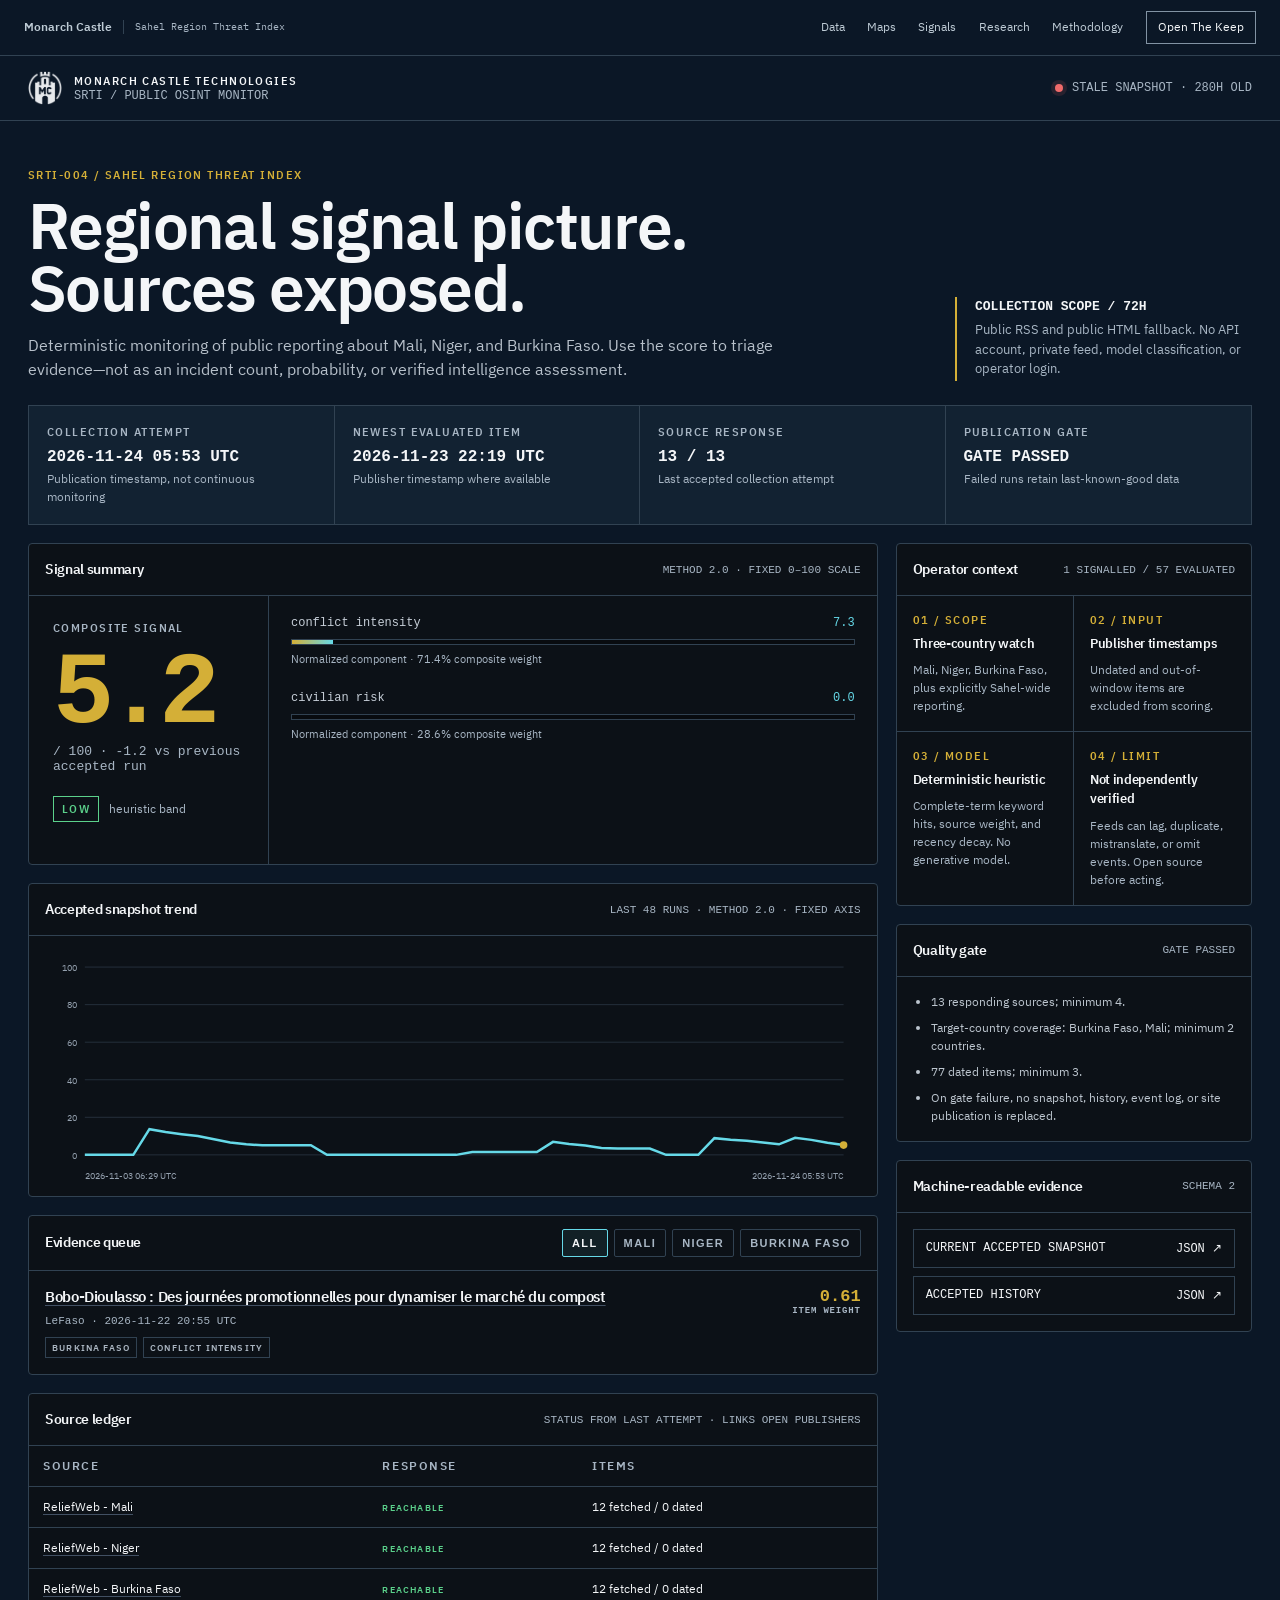
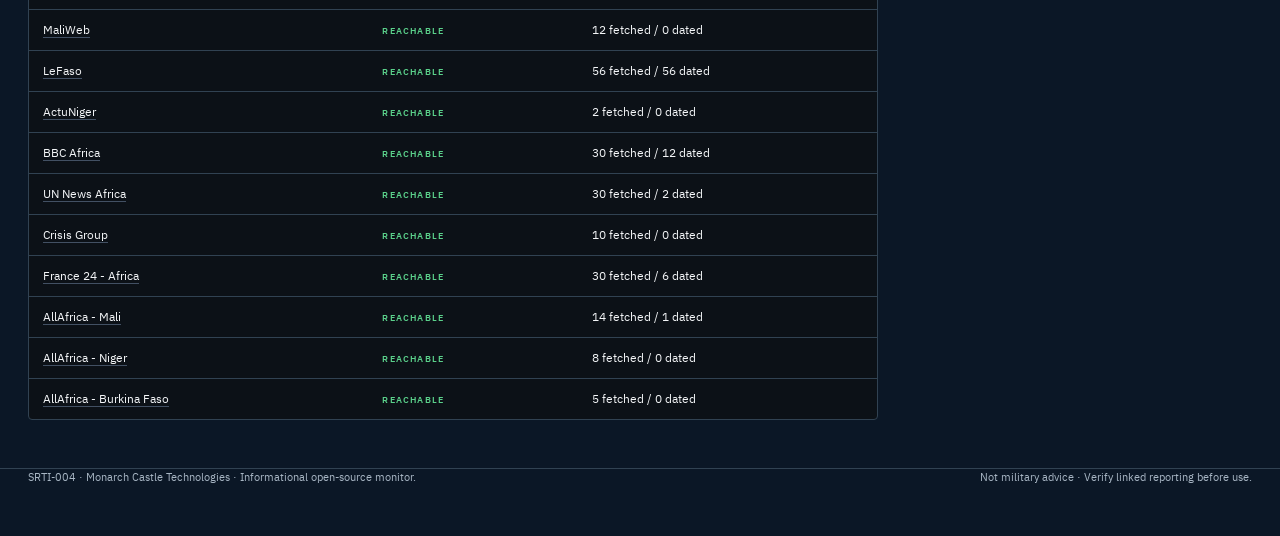
==== index.html @ 441ab38d "Update accepted SRTI snapshot" ====
<!doctype html>
<html lang="en">
<head>
    <meta charset="utf-8">
    <meta name="viewport" content="width=device-width, initial-scale=1">
    <meta name="description" content="SRTI is a transparent, deterministic monitor of public Sahel security reporting for Mali, Niger, and Burkina Faso.">
    <meta name="theme-color" content="#07090c">
    <meta http-equiv="Content-Security-Policy" content="default-src 'self'; img-src 'self' data:; style-src 'self'; script-src 'self'; connect-src 'none'; object-src 'none'; base-uri 'none'; form-action 'none'; upgrade-insecure-requests">
    <title>SRTI | Sahel Region Threat Index</title>
    <link rel="icon" type="image/png" href="assets/mc-mark.png">
    <link rel="stylesheet" href="assets/srti.css?v=2.0">
    <link rel="stylesheet" href="assets/monarch/design.css">
    <script src="assets/srti.js?v=2.0" defer></script>
</head>
<body class="risk-low monarch-product" data-monarch-product="srti">
    <header class="monarch-shell"><a class="monarch-shell-brand" href="https://monarchcastle.com/">Monarch Castle<span class="monarch-shell-product">Sahel Region Threat Index</span></a><nav aria-label="Monarch Castle collection"><a href="https://monarchcastle.com/datasets/">Data</a><a href="https://monarchcastle.com/products/">Maps</a><a href="https://monarchcastle.com/insights/">Signals</a><a href="https://monarchcastle.com/developers/">Research</a><a href="https://monarchcastle.com/methodology/">Methodology</a><a class="monarch-shell-keep" href="https://monarchcastle.com/platform/">Open The Keep</a></nav><details><summary>Collection</summary><nav aria-label="Monarch Castle collection"><a href="https://monarchcastle.com/datasets/">Data</a><a href="https://monarchcastle.com/products/">Maps</a><a href="https://monarchcastle.com/insights/">Signals</a><a href="https://monarchcastle.com/developers/">Research</a><a href="https://monarchcastle.com/methodology/">Methodology</a><a class="monarch-shell-keep" href="https://monarchcastle.com/platform/">Open The Keep</a></nav></details></header>
    <header class="topbar">
        <div class="topbar-inner">
            <div class="brand">
                <img src="assets/mc-mark.png" alt="Monarch Castle Technologies mark" width="34" height="34">
                <div>
                    <div class="brand-name">Monarch Castle Technologies</div>
                    <div class="brand-product">SRTI / PUBLIC OSINT MONITOR</div>
                </div>
            </div>
            <div class="snapshot-state" data-collected-at="2026-11-24T05:53:22.728087+00:00" data-state="recent">
                <span class="snapshot-dot" aria-hidden="true"></span>
                <span data-snapshot-label>SNAPSHOT · 2026-11-24 05:53 UTC</span>
            </div>
        </div>
    </header>

    <main class="shell">
        <section class="command-head">
            <div>
                <div class="eyebrow">SRTI-004 / SAHEL REGION THREAT INDEX</div>
                <h1>Regional signal picture. Sources exposed.</h1>
                <p class="lede">Deterministic monitoring of public reporting about Mali, Niger, and Burkina Faso. Use the score to triage evidence—not as an incident count, probability, or verified intelligence assessment.</p>
            </div>
            <div class="scope-panel">
                <strong>COLLECTION SCOPE / 72H</strong>
                <p>Public RSS and public HTML fallback. No API account, private feed, model classification, or operator login.</p>
            </div>
        </section>

        <section class="status-strip" aria-label="Snapshot status">
            <div class="status-cell">
                <div class="metric-label">Collection attempt</div>
                <div class="status-value">2026-11-24 05:53 UTC</div>
                <div class="status-sub">Publication timestamp, not continuous monitoring</div>
            </div>
            <div class="status-cell">
                <div class="metric-label">Newest evaluated item</div>
                <div class="status-value">2026-11-23 22:19 UTC</div>
                <div class="status-sub">Publisher timestamp where available</div>
            </div>
            <div class="status-cell">
                <div class="metric-label">Source response</div>
                <div class="status-value">13 / 13</div>
                <div class="status-sub">Last accepted collection attempt</div>
            </div>
            <div class="status-cell">
                <div class="metric-label">Publication gate</div>
                <div class="status-value">GATE PASSED</div>
                <div class="status-sub">Failed runs retain last-known-good data</div>
            </div>
        </section>

        <div class="workspace">
            <div class="stack">
                <section class="panel" aria-labelledby="signal-heading">
                    <div class="panel-head">
                        <h2 class="panel-title" id="signal-heading">Signal summary</h2>
                        <div class="panel-note">METHOD 2.0 · FIXED 0–100 SCALE</div>
                    </div>
                    <div class="score-layout">
                        <div class="score-block">
                            <div class="metric-label">Composite signal</div>
                            <div class="score-number">5.2</div>
                            <div class="score-scale">/ 100 · -1.2 vs previous accepted run</div>
                            <div class="risk-row">
                                <span class="status-chip">LOW</span>
                                <span class="risk-help">heuristic band</span>
                            </div>
                        </div>
                        <div class="component-list">
        <div class="component">
            <div class="component-top">
                <span class="component-name">conflict intensity</span>
                <span class="component-value">7.3</span>
            </div>
            <progress class="component-progress" max="100" value="7.3">7.3</progress>
            <div class="component-meta">Normalized component · 71.4% composite weight</div>
        </div>
        
        <div class="component">
            <div class="component-top">
                <span class="component-name">civilian risk</span>
                <span class="component-value">0.0</span>
            </div>
            <progress class="component-progress" max="100" value="0.0">0.0</progress>
            <div class="component-meta">Normalized component · 28.6% composite weight</div>
        </div>
        </div>
                    </div>
                </section>

                <section class="panel" aria-labelledby="trend-heading">
                    <div class="panel-head">
                        <h2 class="panel-title" id="trend-heading">Accepted snapshot trend</h2>
                        <div class="panel-note">LAST 48 RUNS · METHOD 2.0 · FIXED AXIS</div>
                    </div>
                    <div class="trend-wrap">
    <svg viewBox="0 0 860 250" role="img" aria-labelledby="trend-title trend-desc">
        <title id="trend-title">Accepted SRTI snapshot history</title>
        <desc id="trend-desc">Fixed zero to one hundred scale, from 2026-11-03 06:29 UTC to 2026-11-24 05:53 UTC.</desc>
        <line x1="42" y1="216.0" x2="842" y2="216.0" stroke="#26303d" stroke-width="1" /><text x="34" y="220.0" text-anchor="end" fill="#95a1af" font-size="10">0</text><line x1="42" y1="176.4" x2="842" y2="176.4" stroke="#26303d" stroke-width="1" /><text x="34" y="180.4" text-anchor="end" fill="#95a1af" font-size="10">20</text><line x1="42" y1="136.8" x2="842" y2="136.8" stroke="#26303d" stroke-width="1" /><text x="34" y="140.8" text-anchor="end" fill="#95a1af" font-size="10">40</text><line x1="42" y1="97.2" x2="842" y2="97.2" stroke="#26303d" stroke-width="1" /><text x="34" y="101.2" text-anchor="end" fill="#95a1af" font-size="10">60</text><line x1="42" y1="57.6" x2="842" y2="57.6" stroke="#26303d" stroke-width="1" /><text x="34" y="61.6" text-anchor="end" fill="#95a1af" font-size="10">80</text><line x1="42" y1="18.0" x2="842" y2="18.0" stroke="#26303d" stroke-width="1" /><text x="34" y="22.0" text-anchor="end" fill="#95a1af" font-size="10">100</text>
        <polyline points="42.0,216.0 59.0,216.0 76.0,216.0 93.1,216.0 110.1,188.9 127.1,192.0 144.1,194.2 161.1,196.2 178.2,199.6 195.2,202.9 212.2,204.9 229.2,205.9 246.3,205.9 263.3,205.9 280.3,205.9 297.3,216.0 314.3,216.0 331.4,216.0 348.4,216.0 365.4,216.0 382.4,216.0 399.4,216.0 416.5,216.0 433.5,216.0 450.5,213.0 467.5,213.0 484.6,213.0 501.6,213.0 518.6,213.0 535.6,202.3 552.6,204.5 569.7,206.1 586.7,208.7 603.7,209.3 620.7,209.3 637.7,209.3 654.8,216.0 671.8,216.0 688.8,216.0 705.8,198.4 722.9,200.0 739.9,201.0 756.9,202.9 773.9,204.9 790.9,198.0 808.0,200.2 825.0,203.3 842.0,205.7" fill="none" stroke="#66d9e8" stroke-width="2.5" vector-effect="non-scaling-stroke" />
        <circle cx="842.0" cy="205.7" r="4" fill="#d4af37" />
        <text x="42" y="241" fill="#95a1af" font-size="10">2026-11-03 06:29 UTC</text>
        <text x="842" y="241" text-anchor="end" fill="#95a1af" font-size="10">2026-11-24 05:53 UTC</text>
    </svg>
    </div>
                </section>

                <section class="panel" aria-labelledby="queue-heading">
                    <div class="panel-head">
                        <h2 class="panel-title" id="queue-heading">Evidence queue</h2>
                        <div class="filters" aria-label="Filter evidence by region">
                            <button class="filter" type="button" data-filter="all" aria-pressed="true">All</button>
                            <button class="filter" type="button" data-filter="mali" aria-pressed="false">Mali</button>
                            <button class="filter" type="button" data-filter="niger" aria-pressed="false">Niger</button>
                            <button class="filter" type="button" data-filter="burkina_faso" aria-pressed="false">Burkina Faso</button>
                        </div>
                    </div>
                    <div class="event-list">
        <article class="event" data-regions="burkina_faso">
            <div>
                <h3 class="event-title"><a href="https://lefaso.net/spip.php?article150944" target="_blank" rel="noopener noreferrer">Bobo-Dioulasso : Des journées promotionnelles pour dynamiser le marché du compost</a></h3>
                <div class="event-meta">LeFaso · 2026-11-22 20:55 UTC</div>
                <div class="tags"><span class="tag">Burkina Faso</span><span class="tag">conflict intensity</span></div>
            </div>
            <div class="event-score">0.61<span>ITEM WEIGHT</span></div>
        </article>
        </div>
                    <div class="empty-state" data-filter-empty hidden>No evidence items match this region in the current snapshot.</div>
                </section>

                <section class="panel" aria-labelledby="sources-heading">
                    <div class="panel-head">
                        <h2 class="panel-title" id="sources-heading">Source ledger</h2>
                        <div class="panel-note">STATUS FROM LAST ATTEMPT · LINKS OPEN PUBLISHERS</div>
                    </div>
                    <table class="source-table">
                        <thead><tr><th class="table-label">Source</th><th class="table-label">Response</th><th class="table-label">Items</th></tr></thead>
                        <tbody>
        <tr>
            <td><a href="https://reliefweb.int/rss?search=country%3AMali" target="_blank" rel="noopener noreferrer">ReliefWeb - Mali</a></td>
            <td><span class="source-state ok">reachable</span></td>
            <td>12 fetched / 0 dated</td>
        </tr>
        
        <tr>
            <td><a href="https://reliefweb.int/rss?search=country%3ANiger" target="_blank" rel="noopener noreferrer">ReliefWeb - Niger</a></td>
            <td><span class="source-state ok">reachable</span></td>
            <td>12 fetched / 0 dated</td>
        </tr>
        
        <tr>
            <td><a href="https://reliefweb.int/rss?search=country%3ABurkina%20Faso" target="_blank" rel="noopener noreferrer">ReliefWeb - Burkina Faso</a></td>
            <td><span class="source-state ok">reachable</span></td>
            <td>12 fetched / 0 dated</td>
        </tr>
        
        <tr>
            <td><a href="https://www.maliweb.net/feed" target="_blank" rel="noopener noreferrer">MaliWeb</a></td>
            <td><span class="source-state ok">reachable</span></td>
            <td>12 fetched / 0 dated</td>
        </tr>
        
        <tr>
            <td><a href="https://lefaso.net/spip.php?page=backend" target="_blank" rel="noopener noreferrer">LeFaso</a></td>
            <td><span class="source-state ok">reachable</span></td>
            <td>56 fetched / 56 dated</td>
        </tr>
        
        <tr>
            <td><a href="https://www.actuniger.com/feed/" target="_blank" rel="noopener noreferrer">ActuNiger</a></td>
            <td><span class="source-state ok">reachable</span></td>
            <td>2 fetched / 0 dated</td>
        </tr>
        
        <tr>
            <td><a href="https://feeds.bbci.co.uk/news/world/africa/rss.xml" target="_blank" rel="noopener noreferrer">BBC Africa</a></td>
            <td><span class="source-state ok">reachable</span></td>
            <td>30 fetched / 12 dated</td>
        </tr>
        
        <tr>
            <td><a href="https://news.un.org/feed/subscribe/en/news/region/africa/feed/rss.xml" target="_blank" rel="noopener noreferrer">UN News Africa</a></td>
            <td><span class="source-state ok">reachable</span></td>
            <td>30 fetched / 2 dated</td>
        </tr>
        
        <tr>
            <td><a href="https://www.crisisgroup.org/rss.xml" target="_blank" rel="noopener noreferrer">Crisis Group</a></td>
            <td><span class="source-state ok">reachable</span></td>
            <td>10 fetched / 0 dated</td>
        </tr>
        
        <tr>
            <td><a href="https://www.france24.com/en/africa/rss" target="_blank" rel="noopener noreferrer">France 24 - Africa</a></td>
            <td><span class="source-state ok">reachable</span></td>
            <td>30 fetched / 6 dated</td>
        </tr>
        
        <tr>
            <td><a href="https://allafrica.com/tools/headlines/rdf/mali/headlines.rdf" target="_blank" rel="noopener noreferrer">AllAfrica - Mali</a></td>
            <td><span class="source-state ok">reachable</span></td>
            <td>14 fetched / 1 dated</td>
        </tr>
        
        <tr>
            <td><a href="https://allafrica.com/tools/headlines/rdf/niger/headlines.rdf" target="_blank" rel="noopener noreferrer">AllAfrica - Niger</a></td>
            <td><span class="source-state ok">reachable</span></td>
            <td>8 fetched / 0 dated</td>
        </tr>
        
        <tr>
            <td><a href="https://allafrica.com/tools/headlines/rdf/burkinafaso/headlines.rdf" target="_blank" rel="noopener noreferrer">AllAfrica - Burkina Faso</a></td>
            <td><span class="source-state ok">reachable</span></td>
            <td>5 fetched / 0 dated</td>
        </tr>
        </tbody>
                    </table>
                </section>
            </div>

            <aside class="stack" aria-label="Method and provenance">
                <section class="panel">
                    <div class="panel-head">
                        <h2 class="panel-title">Operator context</h2>
                        <div class="panel-note">1 SIGNALLED / 57 EVALUATED</div>
                    </div>
                    <div class="method-grid">
                        <div class="method-card">
                            <div class="section-kicker">01 / SCOPE</div>
                            <h3>Three-country watch</h3>
                            <p>Mali, Niger, Burkina Faso, plus explicitly Sahel-wide reporting.</p>
                        </div>
                        <div class="method-card">
                            <div class="section-kicker">02 / INPUT</div>
                            <h3>Publisher timestamps</h3>
                            <p>Undated and out-of-window items are excluded from scoring.</p>
                        </div>
                        <div class="method-card">
                            <div class="section-kicker">03 / MODEL</div>
                            <h3>Deterministic heuristic</h3>
                            <p>Complete-term keyword hits, source weight, and recency decay. No generative model.</p>
                        </div>
                        <div class="method-card">
                            <div class="section-kicker">04 / LIMIT</div>
                            <h3>Not independently verified</h3>
                            <p>Feeds can lag, duplicate, mistranslate, or omit events. Open source before acting.</p>
                        </div>
                    </div>
                </section>

                <section class="panel">
                    <div class="panel-head">
                        <h2 class="panel-title">Quality gate</h2>
                        <div class="panel-note">GATE PASSED</div>
                    </div>
                    <ul class="gate-list">
                        <li>13 responding sources; minimum 4.</li>
                        <li>Target-country coverage: Burkina Faso, Mali; minimum 2 countries.</li>
                        <li>77 dated items; minimum 3.</li>
                        <li>On gate failure, no snapshot, history, event log, or site publication is replaced.</li>
                    </ul>
                </section>

                <section class="panel">
                    <div class="panel-head">
                        <h2 class="panel-title">Machine-readable evidence</h2>
                        <div class="panel-note">SCHEMA 2</div>
                    </div>
                    <div class="download-row">
                        <a class="download-link" href="data/srti_latest.json">CURRENT ACCEPTED SNAPSHOT <span>JSON ↗</span></a>
                        <a class="download-link" href="data/srti_history.json">ACCEPTED HISTORY <span>JSON ↗</span></a>
                    </div>
                </section>
            </aside>
        </div>
    </main>

    <footer class="shell">
        <span>SRTI-004 · Monarch Castle Technologies · Informational open-source monitor.</span>
        <span>Not military advice · Verify linked reporting before use.</span>
    </footer>
</body>
</html>
---- assets/srti.css ----
:root {
    color-scheme: dark;
    --bg: #07090c;
    --panel: #0d1117;
    --panel-raised: #121821;
    --line: #26303d;
    --line-bright: #425063;
    --text: #edf1f5;
    --muted: #95a1af;
    --gold: #d4af37;
    --cyan: #66d9e8;
    --green: #5bd18b;
    --amber: #f0b44d;
    --red: #f06a6a;
    --radius: 4px;
}

* {
    box-sizing: border-box;
}

html {
    scroll-behavior: smooth;
}

body {
    margin: 0;
    min-width: 320px;
    background:
        linear-gradient(rgba(102, 217, 232, 0.025) 1px, transparent 1px),
        linear-gradient(90deg, rgba(102, 217, 232, 0.025) 1px, transparent 1px),
        var(--bg);
    background-size: 48px 48px;
    color: var(--text);
    font-family: Inter, ui-sans-serif, system-ui, -apple-system, BlinkMacSystemFont, "Segoe UI", sans-serif;
    line-height: 1.5;
}

a {
    color: inherit;
}

a:focus-visible,
button:focus-visible {
    outline: 2px solid var(--cyan);
    outline-offset: 3px;
}

.shell {
    width: min(1440px, 100%);
    margin: 0 auto;
    padding: 0 28px 48px;
}

.topbar {
    position: sticky;
    z-index: 20;
    top: 0;
    border-bottom: 1px solid var(--line);
    background: rgba(7, 9, 12, 0.94);
    backdrop-filter: blur(12px);
}

.topbar-inner {
    width: min(1440px, 100%);
    min-height: 64px;
    margin: 0 auto;
    padding: 10px 28px;
    display: flex;
    align-items: center;
    justify-content: space-between;
    gap: 24px;
}

.brand {
    display: flex;
    align-items: center;
    gap: 12px;
    min-width: 0;
}

.brand img {
    width: 34px;
    height: 34px;
    object-fit: contain;
}

.brand-name,
.eyebrow,
.metric-label,
.section-kicker,
.status-chip,
.filter,
.tag,
.source-state,
.table-label {
    font-size: 11px;
    font-weight: 700;
    letter-spacing: 0.13em;
    text-transform: uppercase;
}

.brand-name {
    white-space: nowrap;
}

.brand-product {
    color: var(--muted);
    font: 12px ui-monospace, SFMono-Regular, Consolas, monospace;
}

.snapshot-state {
    display: flex;
    align-items: center;
    gap: 9px;
    color: var(--muted);
    font: 12px ui-monospace, SFMono-Regular, Consolas, monospace;
    white-space: nowrap;
}

.snapshot-dot {
    width: 8px;
    height: 8px;
    border-radius: 50%;
    background: var(--green);
    box-shadow: 0 0 0 4px rgba(91, 209, 139, 0.12);
}

.snapshot-state[data-state="aging"] .snapshot-dot {
    background: var(--amber);
    box-shadow: 0 0 0 4px rgba(240, 180, 77, 0.12);
}

.snapshot-state[data-state="stale"] .snapshot-dot {
    background: var(--red);
    box-shadow: 0 0 0 4px rgba(240, 106, 106, 0.12);
}

.command-head {
    padding: 46px 0 24px;
    display: grid;
    grid-template-columns: minmax(0, 1.5fr) minmax(260px, 0.5fr);
    gap: 36px;
    border-bottom: 1px solid var(--line);
}

.eyebrow,
.section-kicker {
    color: var(--gold);
}

h1 {
    max-width: 900px;
    margin: 10px 0 14px;
    font-size: clamp(34px, 5vw, 68px);
    line-height: 0.98;
    letter-spacing: -0.045em;
}

.lede {
    max-width: 760px;
    margin: 0;
    color: #b7c0ca;
    font-size: 16px;
}

.scope-panel {
    align-self: end;
    border-left: 2px solid var(--gold);
    padding: 2px 0 2px 18px;
}

.scope-panel strong {
    display: block;
    margin-bottom: 6px;
    font: 600 13px ui-monospace, SFMono-Regular, Consolas, monospace;
}

.scope-panel p {
    margin: 0;
    color: var(--muted);
    font-size: 13px;
}

.status-strip {
    display: grid;
    grid-template-columns: repeat(4, minmax(0, 1fr));
    border: 1px solid var(--line);
    border-top: 0;
    background: var(--panel);
}

.status-cell {
    min-height: 90px;
    padding: 18px;
    border-right: 1px solid var(--line);
}

.status-cell:last-child {
    border-right: 0;
}

.metric-label {
    color: var(--muted);
}

.status-value {
    margin-top: 8px;
    font: 600 16px ui-monospace, SFMono-Regular, Consolas, monospace;
}

.status-sub {
    margin-top: 4px;
    color: var(--muted);
    font-size: 12px;
}

.workspace {
    display: grid;
    grid-template-columns: minmax(0, 1.55fr) minmax(320px, 0.65fr);
    gap: 18px;
    margin-top: 18px;
}

.stack {
    display: grid;
    gap: 18px;
    align-content: start;
}

.panel {
    border: 1px solid var(--line);
    border-radius: var(--radius);
    background: rgba(13, 17, 23, 0.96);
}

.panel-head {
    min-height: 52px;
    padding: 13px 16px;
    border-bottom: 1px solid var(--line);
    display: flex;
    align-items: center;
    justify-content: space-between;
    gap: 16px;
}

.panel-title {
    margin: 0;
    font-size: 14px;
    letter-spacing: 0.02em;
}

.panel-note {
    color: var(--muted);
    font: 11px ui-monospace, SFMono-Regular, Consolas, monospace;
    text-align: right;
}

.score-layout {
    display: grid;
    grid-template-columns: 240px 1fr;
    min-height: 268px;
}

.score-block {
    padding: 24px;
    border-right: 1px solid var(--line);
}

.score-number {
    margin-top: 10px;
    color: var(--gold);
    font: 700 clamp(64px, 8vw, 102px)/0.95 ui-monospace, SFMono-Regular, Consolas, monospace;
    letter-spacing: -0.08em;
}

.score-scale {
    color: var(--muted);
    font: 13px ui-monospace, SFMono-Regular, Consolas, monospace;
}

.risk-row {
    margin-top: 22px;
    display: flex;
    align-items: center;
    gap: 10px;
}

.status-chip {
    padding: 4px 8px;
    border: 1px solid currentColor;
    color: var(--risk-color, var(--gold));
}

.risk-low {
    --risk-color: var(--green);
}

.risk-guarded,
.risk-elevated {
    --risk-color: var(--amber);
}

.risk-high,
.risk-critical {
    --risk-color: var(--red);
}

.risk-help {
    color: var(--muted);
    font-size: 12px;
}

.component-list {
    padding: 20px 22px;
}

.component {
    margin-bottom: 23px;
}

.component:last-child {
    margin-bottom: 0;
}

.component-top {
    display: flex;
    justify-content: space-between;
    gap: 12px;
    font: 12px ui-monospace, SFMono-Regular, Consolas, monospace;
}

.component-name {
    color: #c6ced7;
}

.component-value {
    color: var(--cyan);
}

.component-progress {
    appearance: none;
    display: block;
    width: 100%;
    height: 6px;
    margin: 9px 0 6px;
    overflow: hidden;
    border: 1px solid var(--line);
    border-radius: 0;
    background: #080b0f;
}

.component-progress::-webkit-progress-bar {
    background: #080b0f;
}

.component-progress::-webkit-progress-value {
    background: linear-gradient(90deg, var(--gold), var(--cyan));
}

.component-progress::-moz-progress-bar {
    background: linear-gradient(90deg, var(--gold), var(--cyan));
}

.component-meta {
    color: var(--muted);
    font-size: 11px;
}

.trend-wrap {
    padding: 14px 16px 8px;
}

.trend-wrap svg {
    display: block;
    width: 100%;
    height: auto;
    min-height: 180px;
}

.filters {
    display: flex;
    flex-wrap: wrap;
    gap: 6px;
}

.filter {
    border: 1px solid var(--line);
    border-radius: 2px;
    padding: 7px 9px;
    background: transparent;
    color: var(--muted);
    cursor: pointer;
}

.filter:hover,
.filter[aria-pressed="true"] {
    border-color: var(--cyan);
    color: var(--text);
    background: rgba(102, 217, 232, 0.07);
}

.event-list {
    display: grid;
}

.event {
    display: grid;
    grid-template-columns: minmax(0, 1fr) auto;
    gap: 16px;
    padding: 16px;
    border-bottom: 1px solid var(--line);
}

.event:last-child {
    border-bottom: 0;
}

.event[hidden] {
    display: none;
}

.event-title {
    margin: 0;
    font-size: 15px;
    line-height: 1.35;
}

.event-title a {
    text-decoration-color: var(--line-bright);
    text-underline-offset: 3px;
}

.event-title a:hover {
    color: var(--cyan);
}

.event-meta {
    margin-top: 8px;
    color: var(--muted);
    font: 11px ui-monospace, SFMono-Regular, Consolas, monospace;
}

.tags {
    margin-top: 10px;
    display: flex;
    flex-wrap: wrap;
    gap: 6px;
}

.tag {
    border: 1px solid var(--line);
    padding: 3px 6px;
    color: #aab5c1;
    font-size: 9px;
}

.event-score {
    min-width: 54px;
    color: var(--gold);
    font: 600 17px ui-monospace, SFMono-Regular, Consolas, monospace;
    text-align: right;
}

.event-score span {
    display: block;
    color: var(--muted);
    font-size: 9px;
    letter-spacing: 0.09em;
}

.empty-state {
    padding: 24px 16px;
    color: var(--muted);
    font-size: 13px;
}

.source-table {
    width: 100%;
    border-collapse: collapse;
}

.source-table th,
.source-table td {
    padding: 11px 14px;
    border-bottom: 1px solid var(--line);
    font-size: 12px;
    text-align: left;
    vertical-align: top;
}

.source-table th {
    color: var(--muted);
}

.source-table tr:last-child td {
    border-bottom: 0;
}

.source-table a {
    text-decoration-color: var(--line-bright);
    text-underline-offset: 3px;
}

.source-state {
    color: var(--muted);
    font-size: 9px;
}

.source-state.ok {
    color: var(--green);
}

.source-state.unreachable {
    color: var(--red);
}

.method-grid {
    display: grid;
    grid-template-columns: repeat(2, minmax(0, 1fr));
}

.method-card {
    padding: 16px;
    border-right: 1px solid var(--line);
    border-bottom: 1px solid var(--line);
}

.method-card:nth-child(2n) {
    border-right: 0;
}

.method-card:nth-last-child(-n + 2) {
    border-bottom: 0;
}

.method-card h3 {
    margin: 5px 0 8px;
    font-size: 13px;
}

.method-card p {
    margin: 0;
    color: var(--muted);
    font-size: 12px;
}

.gate-list {
    margin: 0;
    padding: 16px 16px 16px 34px;
    color: #bcc5ce;
    font-size: 12px;
}

.gate-list li + li {
    margin-top: 8px;
}

.download-row {
    display: grid;
    gap: 8px;
    padding: 16px;
}

.download-link {
    display: flex;
    align-items: center;
    justify-content: space-between;
    gap: 12px;
    border: 1px solid var(--line);
    padding: 11px 12px;
    text-decoration: none;
    font: 12px ui-monospace, SFMono-Regular, Consolas, monospace;
}

.download-link:hover {
    border-color: var(--cyan);
    color: var(--cyan);
}

footer {
    margin-top: 26px;
    padding: 22px 0 0;
    border-top: 1px solid var(--line);
    display: flex;
    justify-content: space-between;
    gap: 20px;
    color: var(--muted);
    font-size: 11px;
}

@media (max-width: 1000px) {
    .workspace,
    .command-head {
        grid-template-columns: 1fr;
    }

    .scope-panel {
        align-self: auto;
    }
}

@media (max-width: 760px) {
    .shell {
        padding: 0 14px 32px;
    }

    .topbar-inner {
        padding: 9px 14px;
    }

    .brand-name {
        display: none;
    }

    .brand-product {
        display: none;
    }

    .snapshot-state {
        font-size: 10px;
    }

    .command-head {
        padding-top: 32px;
    }

    .status-strip {
        grid-template-columns: repeat(2, minmax(0, 1fr));
    }

    .status-cell:nth-child(2) {
        border-right: 0;
    }

    .status-cell:nth-child(-n + 2) {
        border-bottom: 1px solid var(--line);
    }

    .score-layout {
        grid-template-columns: 1fr;
    }

    .score-block {
        border-right: 0;
        border-bottom: 1px solid var(--line);
    }

    .panel-head {
        align-items: flex-start;
        flex-direction: column;
    }

    .panel-note {
        text-align: left;
    }

    .event {
        grid-template-columns: 1fr;
    }

    .event-score {
        text-align: left;
    }

    .method-grid {
        grid-template-columns: 1fr;
    }

    .method-card,
    .method-card:nth-child(2n),
    .method-card:nth-last-child(-n + 2) {
        border-right: 0;
        border-bottom: 1px solid var(--line);
    }

    .method-card:last-child {
        border-bottom: 0;
    }

    .source-table th:nth-child(3),
    .source-table td:nth-child(3) {
        display: none;
    }

    footer {
        flex-direction: column;
    }
}

@media (prefers-reduced-motion: reduce) {
    html {
        scroll-behavior: auto;
    }
}
---- assets/monarch/design.css ----
/* Monarch Castle public product design, version 2026.10. Source: main site. */
@font-face{font-family:"IBM Plex Sans";src:url("./fonts/IBMPlexSans-Regular.woff2") format("woff2");font-weight:400;font-display:swap}
@font-face{font-family:"IBM Plex Sans";src:url("./fonts/IBMPlexSans-SemiBold.woff2") format("woff2");font-weight:600 800;font-display:swap}
@font-face{font-family:"IBM Plex Mono";src:url("./fonts/IBMPlexMono-Regular.woff2") format("woff2");font-weight:400;font-display:swap}
:root{--monarch-shell-height:3.5rem;--monarch-navy:#0B1726;--monarch-paper:#F4F6F8;--monarch-steel:#315E7C;--monarch-bronze:#9B8357}
body.monarch-product{
 --bg:#0B1726;--bg-primary:#0B1726;--bg-secondary:#122232;--bg-panel:#122232;--bg-panel-soft:#162A3B;--bg-card:#122232;--bg-hover:#1D3345;--bg-map:#0B1726;--ocean:#0B1726;--bg-deep:#080F18;--panel:#122232;--panel-2:#162A3B;--panel-soft:#162A3B;--panel-raised:#162A3B;--card:#122232;--elev:#122232;
 --border:#314252;--border-2:#4D6376;--border-soft:#243746;--border-strong:#4D6376;--line:#314252;
 --text:#F4F6F8;--text-primary:#F4F6F8;--text-secondary:#BECBD5;--text-2:#A8B6C4;--text-3:#8498AA;--text-muted:#A8B6C4;--text-faint:#8498AA;--muted:#A8B6C4;--faint:#8498AA;
 --accent:#A2C4D5;--accent-hover:#D6E4ED;--accent-soft:rgba(162,196,213,.12);--signal:#A2C4D5;--signal-strong:#D6E4ED;
 --sans:"IBM Plex Sans",Arial,sans-serif;--serif:var(--sans);--mono:"IBM Plex Mono",monospace;--font-sans:var(--sans);--font-serif:var(--sans);--font-heading:var(--sans);--font-body:var(--sans);--font-mono:var(--mono);
 font-family:var(--sans);background:var(--bg);font-variant-numeric:tabular-nums;
}
.monarch-product h1,.monarch-product h2,.monarch-product h3,.monarch-product h4{font-family:"IBM Plex Sans",Arial,sans-serif!important;letter-spacing:-.025em}
.monarch-product .topbar,.monarch-product .header,.monarch-product .site-nav{background:#0B1726;border-color:#314252}
.monarch-product :focus-visible{outline:3px solid #B99558;outline-offset:3px}
.monarch-shell{box-sizing:border-box!important;height:var(--monarch-shell-height)!important;min-height:var(--monarch-shell-height)!important;width:100%!important;display:flex!important;align-items:center!important;justify-content:space-between!important;gap:1.5rem!important;padding:0 1.5rem!important;background:#0B1726!important;border:0!important;border-bottom:1px solid #314252!important;color:#F4F6F8!important;position:relative;z-index:150;font:400 12px/1.4 "IBM Plex Sans",Arial,sans-serif!important;flex-shrink:0}
.monarch-shell *{box-sizing:border-box}
.monarch-shell-brand{display:flex!important;align-items:center!important;gap:.7rem!important;color:#F4F6F8!important;text-decoration:none!important;white-space:nowrap!important;font-weight:600!important;font-size:13px!important}
.monarch-shell-product{font:400 10px/1.4 "IBM Plex Mono",monospace!important;letter-spacing:0!important;text-transform:none!important;color:#A8B6C4!important;border-left:1px solid #314252!important;padding-left:.7rem!important;max-width:21rem;overflow:hidden;text-overflow:ellipsis}
.monarch-shell nav{display:flex!important;align-items:center!important;gap:1.4rem!important;position:static!important;width:auto!important;background:transparent!important;margin:0!important;padding:0!important;border:0!important}
.monarch-shell a{color:#BECBD5!important;text-decoration:none!important;white-space:nowrap!important;font-size:12px!important;line-height:1.4!important;letter-spacing:0!important;text-transform:none!important}
.monarch-shell a:hover{text-decoration:underline!important;color:#FFF!important}
.monarch-shell .monarch-shell-keep{padding:.45rem .7rem!important;border:1px solid #8293A3!important;color:#F4F6F8!important}
.monarch-shell details{display:none;position:relative}
.monarch-shell summary{cursor:pointer;padding:.5rem;font-size:12px}
.monarch-product-surface{position:relative;transform:translateZ(0);height:calc(100dvh - var(--monarch-shell-height));min-height:0;overflow:hidden}
.monarch-product-surface #root,.monarch-product-surface .esg-app{height:100%;min-height:0}
.monarch-product-surface .min-h-screen{min-height:100%!important}
.monarch-product-surface .h-screen,.monarch-product-surface .h-dvh{height:100%!important}
body[data-monarch-product="nuclear-energy-intelligence"] .site-nav{top:var(--monarch-shell-height)}
body[data-monarch-product="georisk"]>.monarch-shell{position:fixed;top:0}
body[data-monarch-product="georisk"] .shell-topbar{top:var(--monarch-shell-height)}
body[data-monarch-product="georisk"] .shell-sidebar{top:calc(4rem + var(--monarch-shell-height));height:calc(100dvh - 4rem - var(--monarch-shell-height))}
body[data-monarch-product="georisk"] main.min-h-screen{padding-top:calc(4rem + var(--monarch-shell-height))}
@media(max-width:900px){.monarch-shell-product{max-width:14rem}.monarch-shell>nav{display:none!important}.monarch-shell details{display:block}.monarch-shell details[open]>nav{position:absolute!important;right:0!important;top:2.3rem!important;display:flex!important;flex-direction:column!important;align-items:stretch!important;gap:1rem!important;width:12rem!important;padding:1.25rem!important;background:#0B1726!important;border:1px solid #314252!important;z-index:200}}
@media(max-width:480px){.monarch-shell{padding:0 1rem!important;gap:.5rem!important}.monarch-shell-product{display:none}.monarch-shell-brand{font-size:12px!important}}
@media(prefers-reduced-motion:reduce){.monarch-product *,.monarch-product *::before,.monarch-product *::after{animation:none!important;transition:none!important;scroll-behavior:auto!important}}
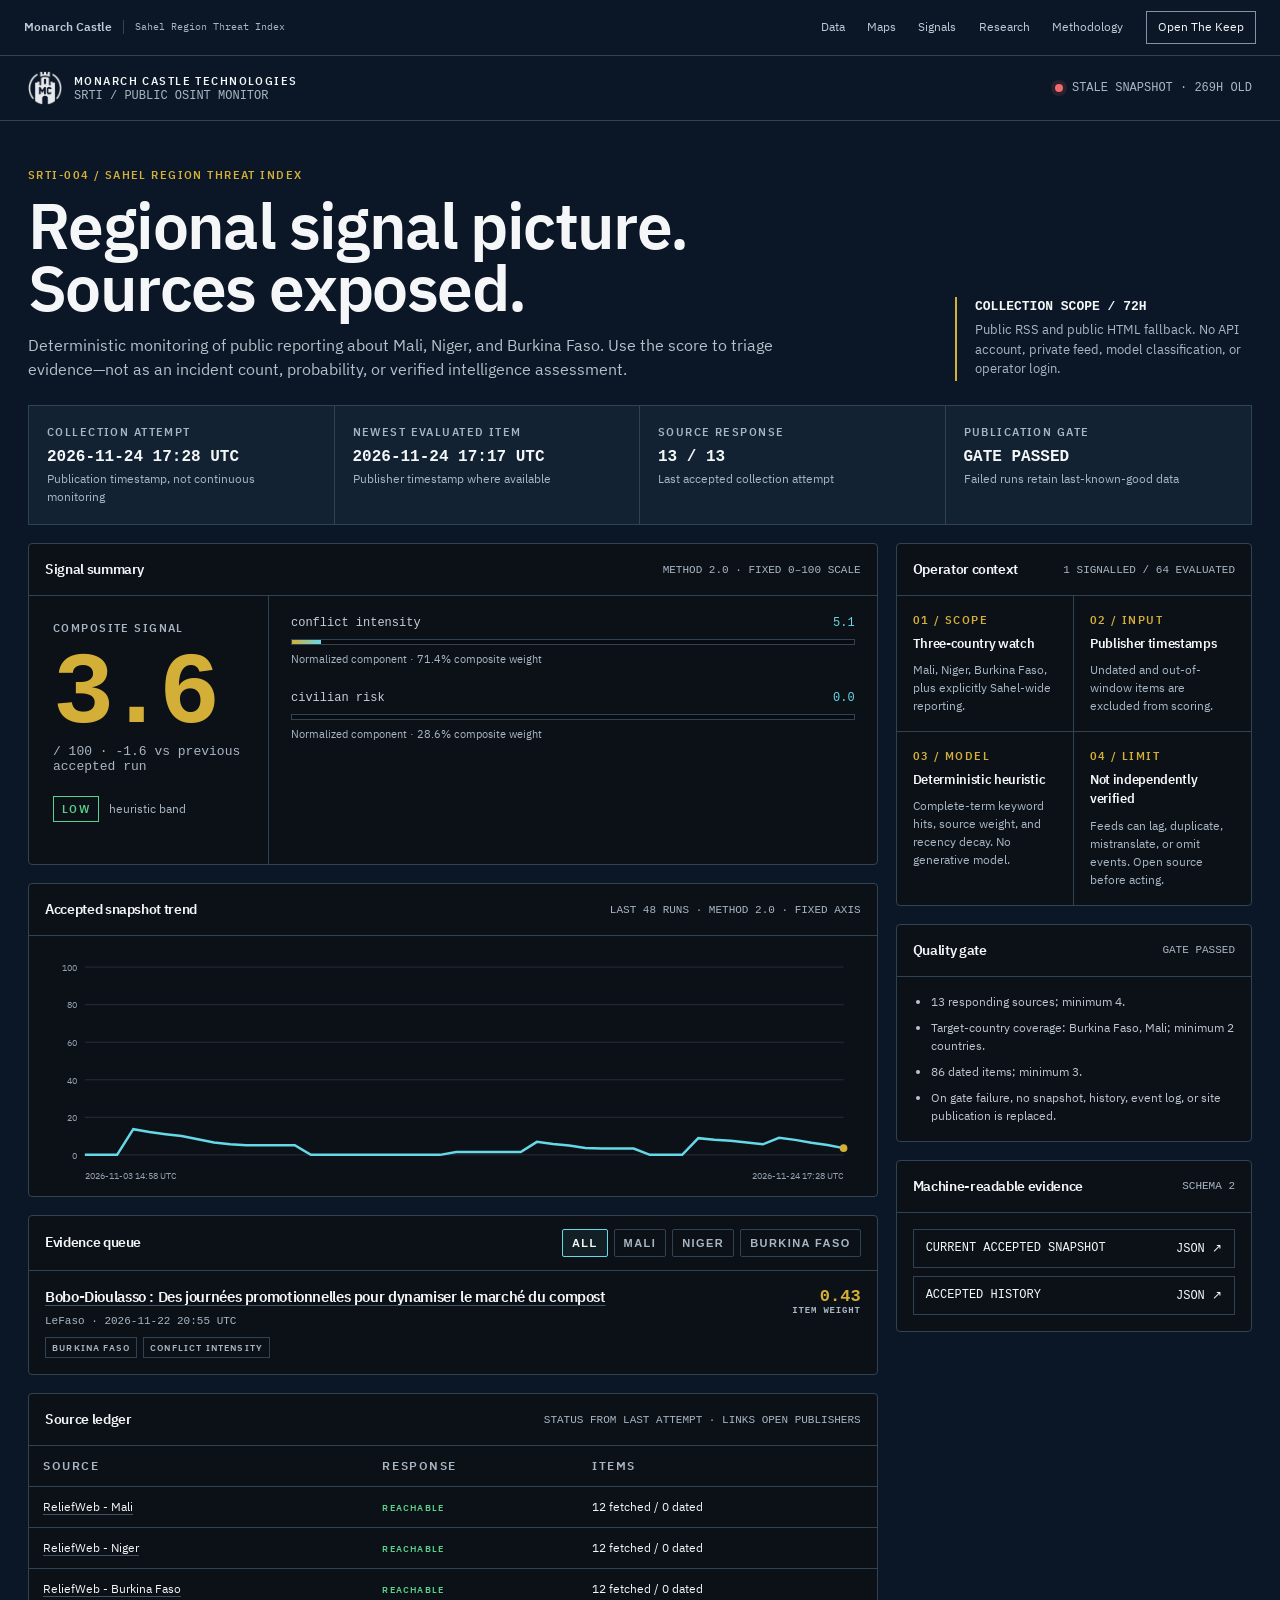
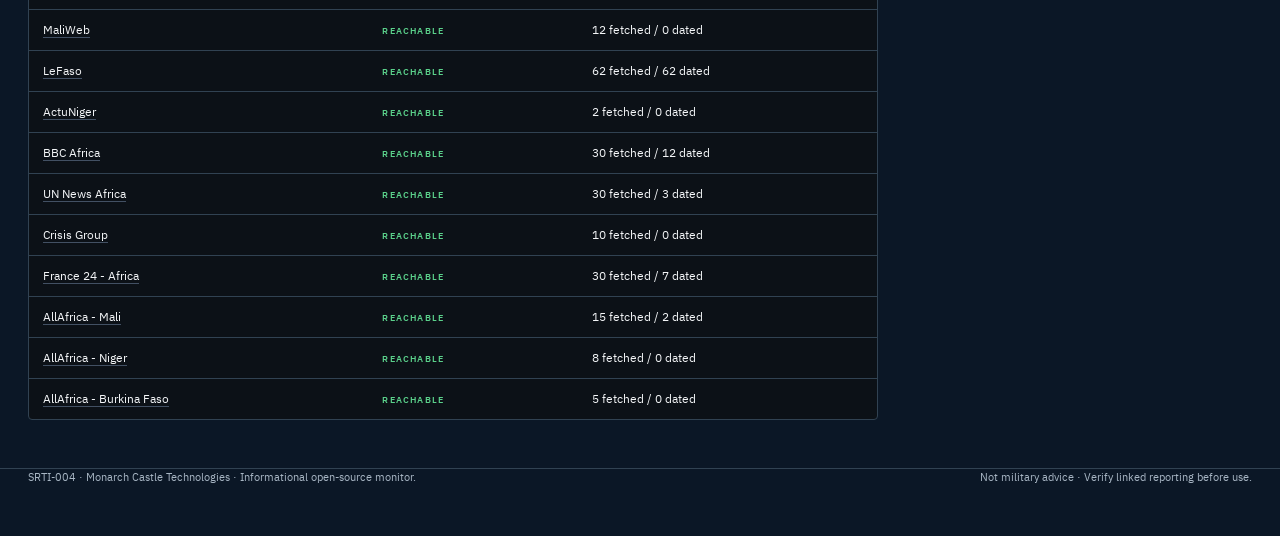
==== commit 26d9957e: "Update accepted SRTI snapshot" ====
--- a/index.html
+++ b/index.html
@@ -23,9 +23,9 @@
                     <div class="brand-product">SRTI / PUBLIC OSINT MONITOR</div>
                 </div>
             </div>
-            <div class="snapshot-state" data-collected-at="2026-11-24T05:53:22.728087+00:00" data-state="recent">
+            <div class="snapshot-state" data-collected-at="2026-11-24T17:28:32.192139+00:00" data-state="recent">
                 <span class="snapshot-dot" aria-hidden="true"></span>
-                <span data-snapshot-label>SNAPSHOT · 2026-11-24 05:53 UTC</span>
+                <span data-snapshot-label>SNAPSHOT · 2026-11-24 17:28 UTC</span>
             </div>
         </div>
     </header>
@@ -46,12 +46,12 @@
         <section class="status-strip" aria-label="Snapshot status">
             <div class="status-cell">
                 <div class="metric-label">Collection attempt</div>
-                <div class="status-value">2026-11-24 05:53 UTC</div>
+                <div class="status-value">2026-11-24 17:28 UTC</div>
                 <div class="status-sub">Publication timestamp, not continuous monitoring</div>
             </div>
             <div class="status-cell">
                 <div class="metric-label">Newest evaluated item</div>
-                <div class="status-value">2026-11-23 22:19 UTC</div>
+                <div class="status-value">2026-11-24 17:17 UTC</div>
                 <div class="status-sub">Publisher timestamp where available</div>
             </div>
             <div class="status-cell">
@@ -76,8 +76,8 @@
                     <div class="score-layout">
                         <div class="score-block">
                             <div class="metric-label">Composite signal</div>
-                            <div class="score-number">5.2</div>
-                            <div class="score-scale">/ 100 · -1.2 vs previous accepted run</div>
+                            <div class="score-number">3.6</div>
+                            <div class="score-scale">/ 100 · -1.6 vs previous accepted run</div>
                             <div class="risk-row">
                                 <span class="status-chip">LOW</span>
                                 <span class="risk-help">heuristic band</span>
@@ -87,9 +87,9 @@
         <div class="component">
             <div class="component-top">
                 <span class="component-name">conflict intensity</span>
-                <span class="component-value">7.3</span>
-            </div>
-            <progress class="component-progress" max="100" value="7.3">7.3</progress>
+                <span class="component-value">5.1</span>
+            </div>
+            <progress class="component-progress" max="100" value="5.1">5.1</progress>
             <div class="component-meta">Normalized component · 71.4% composite weight</div>
         </div>
         
@@ -113,12 +113,12 @@
                     <div class="trend-wrap">
     <svg viewBox="0 0 860 250" role="img" aria-labelledby="trend-title trend-desc">
         <title id="trend-title">Accepted SRTI snapshot history</title>
-        <desc id="trend-desc">Fixed zero to one hundred scale, from 2026-11-03 06:29 UTC to 2026-11-24 05:53 UTC.</desc>
+        <desc id="trend-desc">Fixed zero to one hundred scale, from 2026-11-03 14:58 UTC to 2026-11-24 17:28 UTC.</desc>
         <line x1="42" y1="216.0" x2="842" y2="216.0" stroke="#26303d" stroke-width="1" /><text x="34" y="220.0" text-anchor="end" fill="#95a1af" font-size="10">0</text><line x1="42" y1="176.4" x2="842" y2="176.4" stroke="#26303d" stroke-width="1" /><text x="34" y="180.4" text-anchor="end" fill="#95a1af" font-size="10">20</text><line x1="42" y1="136.8" x2="842" y2="136.8" stroke="#26303d" stroke-width="1" /><text x="34" y="140.8" text-anchor="end" fill="#95a1af" font-size="10">40</text><line x1="42" y1="97.2" x2="842" y2="97.2" stroke="#26303d" stroke-width="1" /><text x="34" y="101.2" text-anchor="end" fill="#95a1af" font-size="10">60</text><line x1="42" y1="57.6" x2="842" y2="57.6" stroke="#26303d" stroke-width="1" /><text x="34" y="61.6" text-anchor="end" fill="#95a1af" font-size="10">80</text><line x1="42" y1="18.0" x2="842" y2="18.0" stroke="#26303d" stroke-width="1" /><text x="34" y="22.0" text-anchor="end" fill="#95a1af" font-size="10">100</text>
-        <polyline points="42.0,216.0 59.0,216.0 76.0,216.0 93.1,216.0 110.1,188.9 127.1,192.0 144.1,194.2 161.1,196.2 178.2,199.6 195.2,202.9 212.2,204.9 229.2,205.9 246.3,205.9 263.3,205.9 280.3,205.9 297.3,216.0 314.3,216.0 331.4,216.0 348.4,216.0 365.4,216.0 382.4,216.0 399.4,216.0 416.5,216.0 433.5,216.0 450.5,213.0 467.5,213.0 484.6,213.0 501.6,213.0 518.6,213.0 535.6,202.3 552.6,204.5 569.7,206.1 586.7,208.7 603.7,209.3 620.7,209.3 637.7,209.3 654.8,216.0 671.8,216.0 688.8,216.0 705.8,198.4 722.9,200.0 739.9,201.0 756.9,202.9 773.9,204.9 790.9,198.0 808.0,200.2 825.0,203.3 842.0,205.7" fill="none" stroke="#66d9e8" stroke-width="2.5" vector-effect="non-scaling-stroke" />
-        <circle cx="842.0" cy="205.7" r="4" fill="#d4af37" />
-        <text x="42" y="241" fill="#95a1af" font-size="10">2026-11-03 06:29 UTC</text>
-        <text x="842" y="241" text-anchor="end" fill="#95a1af" font-size="10">2026-11-24 05:53 UTC</text>
+        <polyline points="42.0,216.0 59.0,216.0 76.0,216.0 93.1,188.9 110.1,192.0 127.1,194.2 144.1,196.2 161.1,199.6 178.2,202.9 195.2,204.9 212.2,205.9 229.2,205.9 246.3,205.9 263.3,205.9 280.3,216.0 297.3,216.0 314.3,216.0 331.4,216.0 348.4,216.0 365.4,216.0 382.4,216.0 399.4,216.0 416.5,216.0 433.5,213.0 450.5,213.0 467.5,213.0 484.6,213.0 501.6,213.0 518.6,202.3 535.6,204.5 552.6,206.1 569.7,208.7 586.7,209.3 603.7,209.3 620.7,209.3 637.7,216.0 654.8,216.0 671.8,216.0 688.8,198.4 705.8,200.0 722.9,201.0 739.9,202.9 756.9,204.9 773.9,198.0 790.9,200.2 808.0,203.3 825.0,205.7 842.0,208.9" fill="none" stroke="#66d9e8" stroke-width="2.5" vector-effect="non-scaling-stroke" />
+        <circle cx="842.0" cy="208.9" r="4" fill="#d4af37" />
+        <text x="42" y="241" fill="#95a1af" font-size="10">2026-11-03 14:58 UTC</text>
+        <text x="842" y="241" text-anchor="end" fill="#95a1af" font-size="10">2026-11-24 17:28 UTC</text>
     </svg>
     </div>
                 </section>
@@ -140,7 +140,7 @@
                 <div class="event-meta">LeFaso · 2026-11-22 20:55 UTC</div>
                 <div class="tags"><span class="tag">Burkina Faso</span><span class="tag">conflict intensity</span></div>
             </div>
-            <div class="event-score">0.61<span>ITEM WEIGHT</span></div>
+            <div class="event-score">0.43<span>ITEM WEIGHT</span></div>
         </article>
         </div>
                     <div class="empty-state" data-filter-empty hidden>No evidence items match this region in the current snapshot.</div>
@@ -181,7 +181,7 @@
         <tr>
             <td><a href="https://lefaso.net/spip.php?page=backend" target="_blank" rel="noopener noreferrer">LeFaso</a></td>
             <td><span class="source-state ok">reachable</span></td>
-            <td>56 fetched / 56 dated</td>
+            <td>62 fetched / 62 dated</td>
         </tr>
         
         <tr>
@@ -199,7 +199,7 @@
         <tr>
             <td><a href="https://news.un.org/feed/subscribe/en/news/region/africa/feed/rss.xml" target="_blank" rel="noopener noreferrer">UN News Africa</a></td>
             <td><span class="source-state ok">reachable</span></td>
-            <td>30 fetched / 2 dated</td>
+            <td>30 fetched / 3 dated</td>
         </tr>
         
         <tr>
@@ -211,13 +211,13 @@
         <tr>
             <td><a href="https://www.france24.com/en/africa/rss" target="_blank" rel="noopener noreferrer">France 24 - Africa</a></td>
             <td><span class="source-state ok">reachable</span></td>
-            <td>30 fetched / 6 dated</td>
+            <td>30 fetched / 7 dated</td>
         </tr>
         
         <tr>
             <td><a href="https://allafrica.com/tools/headlines/rdf/mali/headlines.rdf" target="_blank" rel="noopener noreferrer">AllAfrica - Mali</a></td>
             <td><span class="source-state ok">reachable</span></td>
-            <td>14 fetched / 1 dated</td>
+            <td>15 fetched / 2 dated</td>
         </tr>
         
         <tr>
@@ -240,7 +240,7 @@
                 <section class="panel">
                     <div class="panel-head">
                         <h2 class="panel-title">Operator context</h2>
-                        <div class="panel-note">1 SIGNALLED / 57 EVALUATED</div>
+                        <div class="panel-note">1 SIGNALLED / 64 EVALUATED</div>
                     </div>
                     <div class="method-grid">
                         <div class="method-card">
@@ -274,7 +274,7 @@
                     <ul class="gate-list">
                         <li>13 responding sources; minimum 4.</li>
                         <li>Target-country coverage: Burkina Faso, Mali; minimum 2 countries.</li>
-                        <li>77 dated items; minimum 3.</li>
+                        <li>86 dated items; minimum 3.</li>
                         <li>On gate failure, no snapshot, history, event log, or site publication is replaced.</li>
                     </ul>
                 </section>
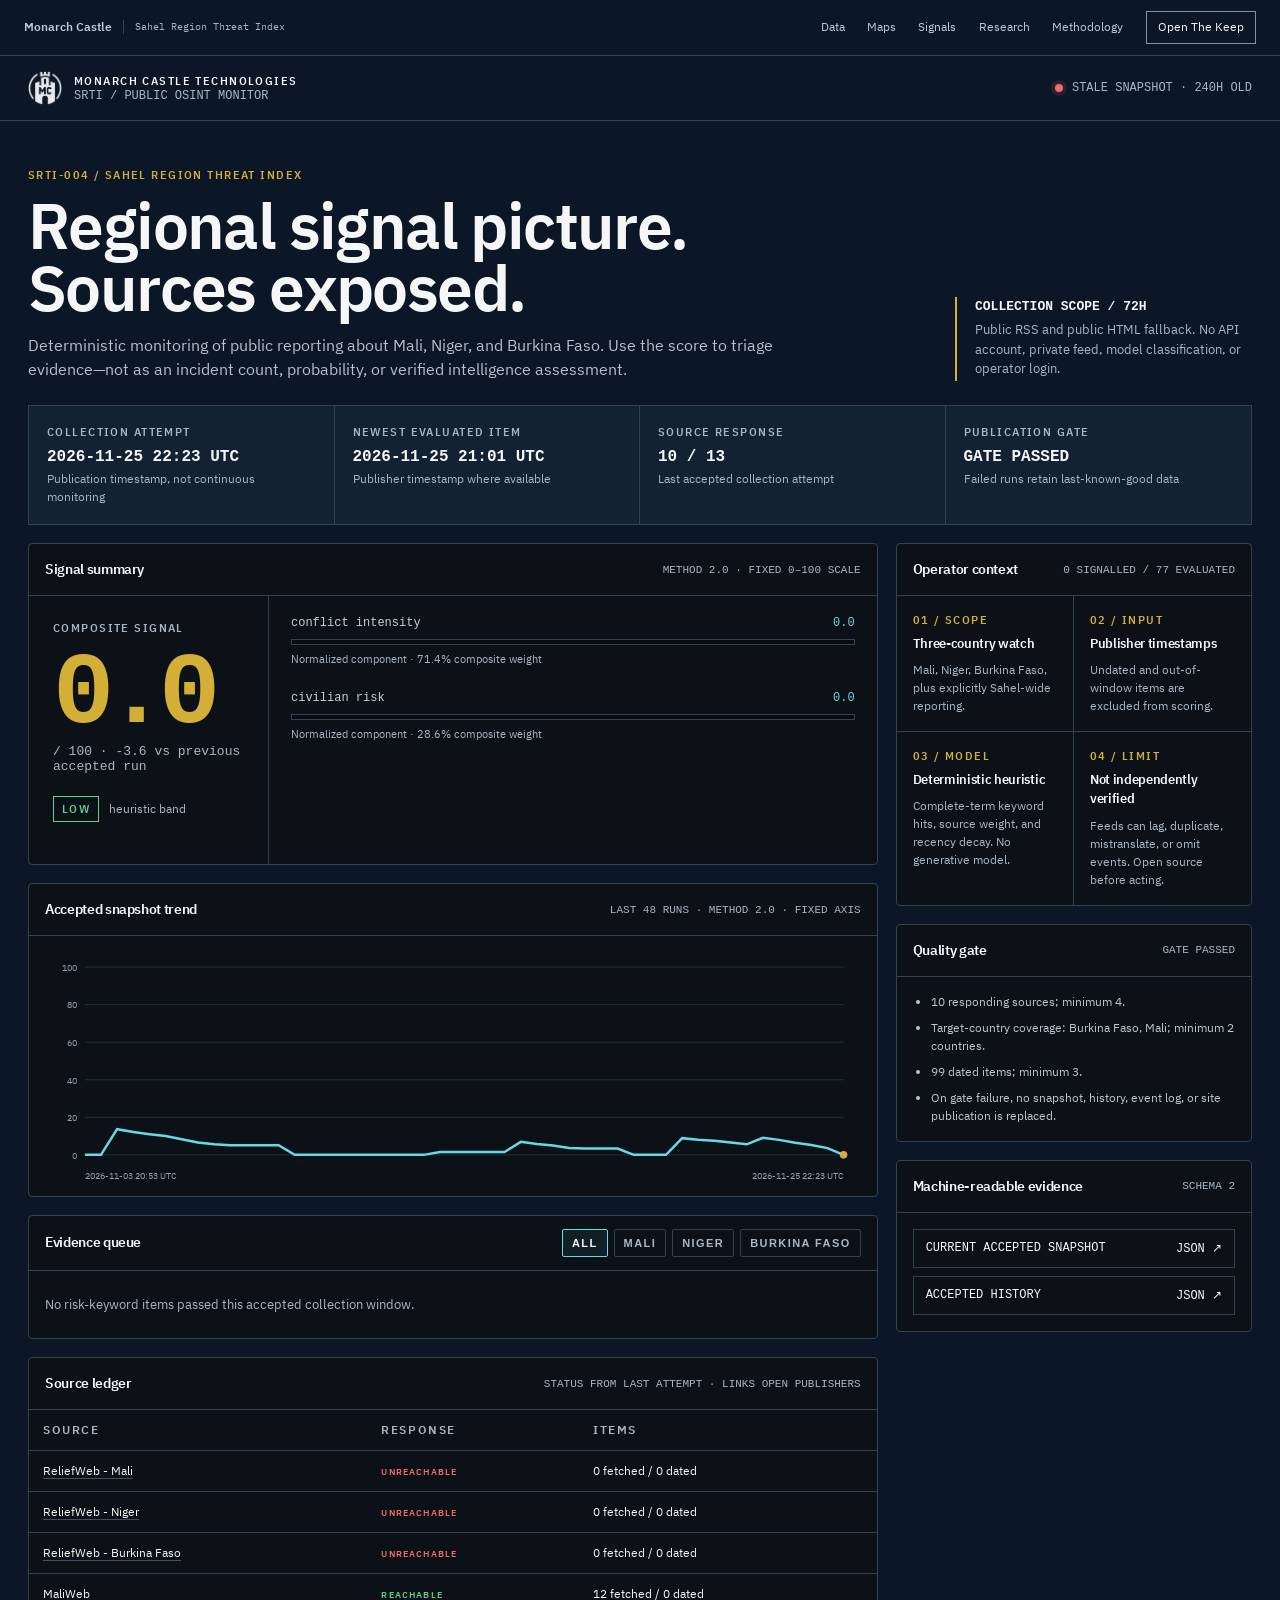
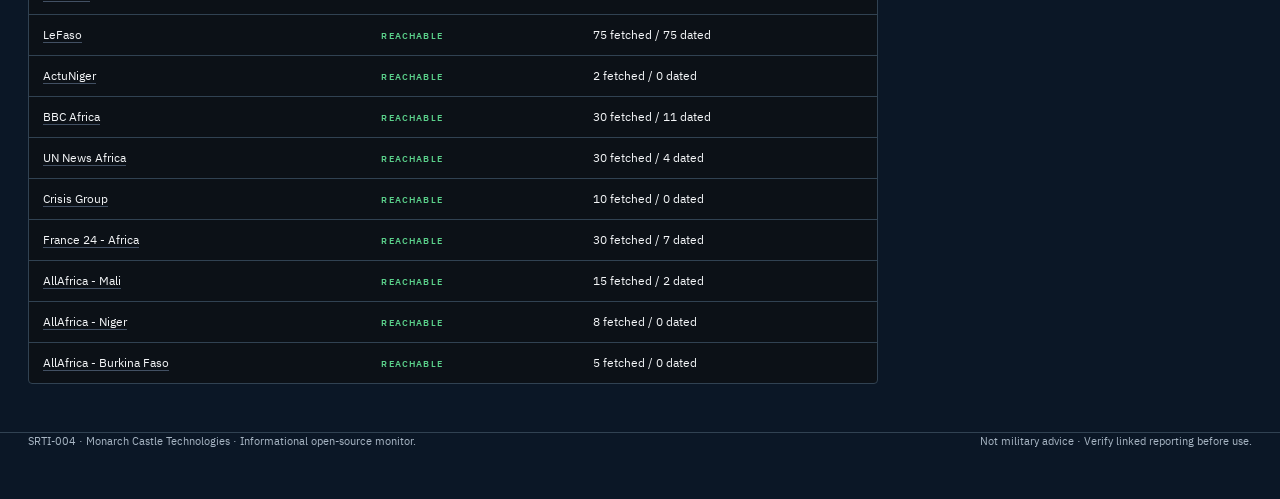
==== commit 1c1072ed: "Update accepted SRTI snapshot" ====
--- a/index.html
+++ b/index.html
@@ -23,9 +23,9 @@
                     <div class="brand-product">SRTI / PUBLIC OSINT MONITOR</div>
                 </div>
             </div>
-            <div class="snapshot-state" data-collected-at="2026-11-24T17:28:32.192139+00:00" data-state="recent">
+            <div class="snapshot-state" data-collected-at="2026-11-25T22:23:08.165064+00:00" data-state="recent">
                 <span class="snapshot-dot" aria-hidden="true"></span>
-                <span data-snapshot-label>SNAPSHOT · 2026-11-24 17:28 UTC</span>
+                <span data-snapshot-label>SNAPSHOT · 2026-11-25 22:23 UTC</span>
             </div>
         </div>
     </header>
@@ -46,17 +46,17 @@
         <section class="status-strip" aria-label="Snapshot status">
             <div class="status-cell">
                 <div class="metric-label">Collection attempt</div>
-                <div class="status-value">2026-11-24 17:28 UTC</div>
+                <div class="status-value">2026-11-25 22:23 UTC</div>
                 <div class="status-sub">Publication timestamp, not continuous monitoring</div>
             </div>
             <div class="status-cell">
                 <div class="metric-label">Newest evaluated item</div>
-                <div class="status-value">2026-11-24 17:17 UTC</div>
+                <div class="status-value">2026-11-25 21:01 UTC</div>
                 <div class="status-sub">Publisher timestamp where available</div>
             </div>
             <div class="status-cell">
                 <div class="metric-label">Source response</div>
-                <div class="status-value">13 / 13</div>
+                <div class="status-value">10 / 13</div>
                 <div class="status-sub">Last accepted collection attempt</div>
             </div>
             <div class="status-cell">
@@ -76,8 +76,8 @@
                     <div class="score-layout">
                         <div class="score-block">
                             <div class="metric-label">Composite signal</div>
-                            <div class="score-number">3.6</div>
-                            <div class="score-scale">/ 100 · -1.6 vs previous accepted run</div>
+                            <div class="score-number">0.0</div>
+                            <div class="score-scale">/ 100 · -3.6 vs previous accepted run</div>
                             <div class="risk-row">
                                 <span class="status-chip">LOW</span>
                                 <span class="risk-help">heuristic band</span>
@@ -87,9 +87,9 @@
         <div class="component">
             <div class="component-top">
                 <span class="component-name">conflict intensity</span>
-                <span class="component-value">5.1</span>
-            </div>
-            <progress class="component-progress" max="100" value="5.1">5.1</progress>
+                <span class="component-value">0.0</span>
+            </div>
+            <progress class="component-progress" max="100" value="0.0">0.0</progress>
             <div class="component-meta">Normalized component · 71.4% composite weight</div>
         </div>
         
@@ -113,12 +113,12 @@
                     <div class="trend-wrap">
     <svg viewBox="0 0 860 250" role="img" aria-labelledby="trend-title trend-desc">
         <title id="trend-title">Accepted SRTI snapshot history</title>
-        <desc id="trend-desc">Fixed zero to one hundred scale, from 2026-11-03 14:58 UTC to 2026-11-24 17:28 UTC.</desc>
+        <desc id="trend-desc">Fixed zero to one hundred scale, from 2026-11-03 20:53 UTC to 2026-11-25 22:23 UTC.</desc>
         <line x1="42" y1="216.0" x2="842" y2="216.0" stroke="#26303d" stroke-width="1" /><text x="34" y="220.0" text-anchor="end" fill="#95a1af" font-size="10">0</text><line x1="42" y1="176.4" x2="842" y2="176.4" stroke="#26303d" stroke-width="1" /><text x="34" y="180.4" text-anchor="end" fill="#95a1af" font-size="10">20</text><line x1="42" y1="136.8" x2="842" y2="136.8" stroke="#26303d" stroke-width="1" /><text x="34" y="140.8" text-anchor="end" fill="#95a1af" font-size="10">40</text><line x1="42" y1="97.2" x2="842" y2="97.2" stroke="#26303d" stroke-width="1" /><text x="34" y="101.2" text-anchor="end" fill="#95a1af" font-size="10">60</text><line x1="42" y1="57.6" x2="842" y2="57.6" stroke="#26303d" stroke-width="1" /><text x="34" y="61.6" text-anchor="end" fill="#95a1af" font-size="10">80</text><line x1="42" y1="18.0" x2="842" y2="18.0" stroke="#26303d" stroke-width="1" /><text x="34" y="22.0" text-anchor="end" fill="#95a1af" font-size="10">100</text>
-        <polyline points="42.0,216.0 59.0,216.0 76.0,216.0 93.1,188.9 110.1,192.0 127.1,194.2 144.1,196.2 161.1,199.6 178.2,202.9 195.2,204.9 212.2,205.9 229.2,205.9 246.3,205.9 263.3,205.9 280.3,216.0 297.3,216.0 314.3,216.0 331.4,216.0 348.4,216.0 365.4,216.0 382.4,216.0 399.4,216.0 416.5,216.0 433.5,213.0 450.5,213.0 467.5,213.0 484.6,213.0 501.6,213.0 518.6,202.3 535.6,204.5 552.6,206.1 569.7,208.7 586.7,209.3 603.7,209.3 620.7,209.3 637.7,216.0 654.8,216.0 671.8,216.0 688.8,198.4 705.8,200.0 722.9,201.0 739.9,202.9 756.9,204.9 773.9,198.0 790.9,200.2 808.0,203.3 825.0,205.7 842.0,208.9" fill="none" stroke="#66d9e8" stroke-width="2.5" vector-effect="non-scaling-stroke" />
-        <circle cx="842.0" cy="208.9" r="4" fill="#d4af37" />
-        <text x="42" y="241" fill="#95a1af" font-size="10">2026-11-03 14:58 UTC</text>
-        <text x="842" y="241" text-anchor="end" fill="#95a1af" font-size="10">2026-11-24 17:28 UTC</text>
+        <polyline points="42.0,216.0 59.0,216.0 76.0,188.9 93.1,192.0 110.1,194.2 127.1,196.2 144.1,199.6 161.1,202.9 178.2,204.9 195.2,205.9 212.2,205.9 229.2,205.9 246.3,205.9 263.3,216.0 280.3,216.0 297.3,216.0 314.3,216.0 331.4,216.0 348.4,216.0 365.4,216.0 382.4,216.0 399.4,216.0 416.5,213.0 433.5,213.0 450.5,213.0 467.5,213.0 484.6,213.0 501.6,202.3 518.6,204.5 535.6,206.1 552.6,208.7 569.7,209.3 586.7,209.3 603.7,209.3 620.7,216.0 637.7,216.0 654.8,216.0 671.8,198.4 688.8,200.0 705.8,201.0 722.9,202.9 739.9,204.9 756.9,198.0 773.9,200.2 790.9,203.3 808.0,205.7 825.0,208.9 842.0,216.0" fill="none" stroke="#66d9e8" stroke-width="2.5" vector-effect="non-scaling-stroke" />
+        <circle cx="842.0" cy="216.0" r="4" fill="#d4af37" />
+        <text x="42" y="241" fill="#95a1af" font-size="10">2026-11-03 20:53 UTC</text>
+        <text x="842" y="241" text-anchor="end" fill="#95a1af" font-size="10">2026-11-25 22:23 UTC</text>
     </svg>
     </div>
                 </section>
@@ -133,16 +133,7 @@
                             <button class="filter" type="button" data-filter="burkina_faso" aria-pressed="false">Burkina Faso</button>
                         </div>
                     </div>
-                    <div class="event-list">
-        <article class="event" data-regions="burkina_faso">
-            <div>
-                <h3 class="event-title"><a href="https://lefaso.net/spip.php?article150944" target="_blank" rel="noopener noreferrer">Bobo-Dioulasso : Des journées promotionnelles pour dynamiser le marché du compost</a></h3>
-                <div class="event-meta">LeFaso · 2026-11-22 20:55 UTC</div>
-                <div class="tags"><span class="tag">Burkina Faso</span><span class="tag">conflict intensity</span></div>
-            </div>
-            <div class="event-score">0.43<span>ITEM WEIGHT</span></div>
-        </article>
-        </div>
+                    <div class="event-list"><div class="empty-state">No risk-keyword items passed this accepted collection window.</div></div>
                     <div class="empty-state" data-filter-empty hidden>No evidence items match this region in the current snapshot.</div>
                 </section>
 
@@ -156,32 +147,32 @@
                         <tbody>
         <tr>
             <td><a href="https://reliefweb.int/rss?search=country%3AMali" target="_blank" rel="noopener noreferrer">ReliefWeb - Mali</a></td>
+            <td><span class="source-state unreachable">unreachable</span></td>
+            <td>0 fetched / 0 dated</td>
+        </tr>
+        
+        <tr>
+            <td><a href="https://reliefweb.int/rss?search=country%3ANiger" target="_blank" rel="noopener noreferrer">ReliefWeb - Niger</a></td>
+            <td><span class="source-state unreachable">unreachable</span></td>
+            <td>0 fetched / 0 dated</td>
+        </tr>
+        
+        <tr>
+            <td><a href="https://reliefweb.int/rss?search=country%3ABurkina%20Faso" target="_blank" rel="noopener noreferrer">ReliefWeb - Burkina Faso</a></td>
+            <td><span class="source-state unreachable">unreachable</span></td>
+            <td>0 fetched / 0 dated</td>
+        </tr>
+        
+        <tr>
+            <td><a href="https://www.maliweb.net/feed" target="_blank" rel="noopener noreferrer">MaliWeb</a></td>
             <td><span class="source-state ok">reachable</span></td>
             <td>12 fetched / 0 dated</td>
         </tr>
         
         <tr>
-            <td><a href="https://reliefweb.int/rss?search=country%3ANiger" target="_blank" rel="noopener noreferrer">ReliefWeb - Niger</a></td>
-            <td><span class="source-state ok">reachable</span></td>
-            <td>12 fetched / 0 dated</td>
-        </tr>
-        
-        <tr>
-            <td><a href="https://reliefweb.int/rss?search=country%3ABurkina%20Faso" target="_blank" rel="noopener noreferrer">ReliefWeb - Burkina Faso</a></td>
-            <td><span class="source-state ok">reachable</span></td>
-            <td>12 fetched / 0 dated</td>
-        </tr>
-        
-        <tr>
-            <td><a href="https://www.maliweb.net/feed" target="_blank" rel="noopener noreferrer">MaliWeb</a></td>
-            <td><span class="source-state ok">reachable</span></td>
-            <td>12 fetched / 0 dated</td>
-        </tr>
-        
-        <tr>
             <td><a href="https://lefaso.net/spip.php?page=backend" target="_blank" rel="noopener noreferrer">LeFaso</a></td>
             <td><span class="source-state ok">reachable</span></td>
-            <td>62 fetched / 62 dated</td>
+            <td>75 fetched / 75 dated</td>
         </tr>
         
         <tr>
@@ -193,13 +184,13 @@
         <tr>
             <td><a href="https://feeds.bbci.co.uk/news/world/africa/rss.xml" target="_blank" rel="noopener noreferrer">BBC Africa</a></td>
             <td><span class="source-state ok">reachable</span></td>
-            <td>30 fetched / 12 dated</td>
+            <td>30 fetched / 11 dated</td>
         </tr>
         
         <tr>
             <td><a href="https://news.un.org/feed/subscribe/en/news/region/africa/feed/rss.xml" target="_blank" rel="noopener noreferrer">UN News Africa</a></td>
             <td><span class="source-state ok">reachable</span></td>
-            <td>30 fetched / 3 dated</td>
+            <td>30 fetched / 4 dated</td>
         </tr>
         
         <tr>
@@ -240,7 +231,7 @@
                 <section class="panel">
                     <div class="panel-head">
                         <h2 class="panel-title">Operator context</h2>
-                        <div class="panel-note">1 SIGNALLED / 64 EVALUATED</div>
+                        <div class="panel-note">0 SIGNALLED / 77 EVALUATED</div>
                     </div>
                     <div class="method-grid">
                         <div class="method-card">
@@ -272,9 +263,9 @@
                         <div class="panel-note">GATE PASSED</div>
                     </div>
                     <ul class="gate-list">
-                        <li>13 responding sources; minimum 4.</li>
+                        <li>10 responding sources; minimum 4.</li>
                         <li>Target-country coverage: Burkina Faso, Mali; minimum 2 countries.</li>
-                        <li>86 dated items; minimum 3.</li>
+                        <li>99 dated items; minimum 3.</li>
                         <li>On gate failure, no snapshot, history, event log, or site publication is replaced.</li>
                     </ul>
                 </section>
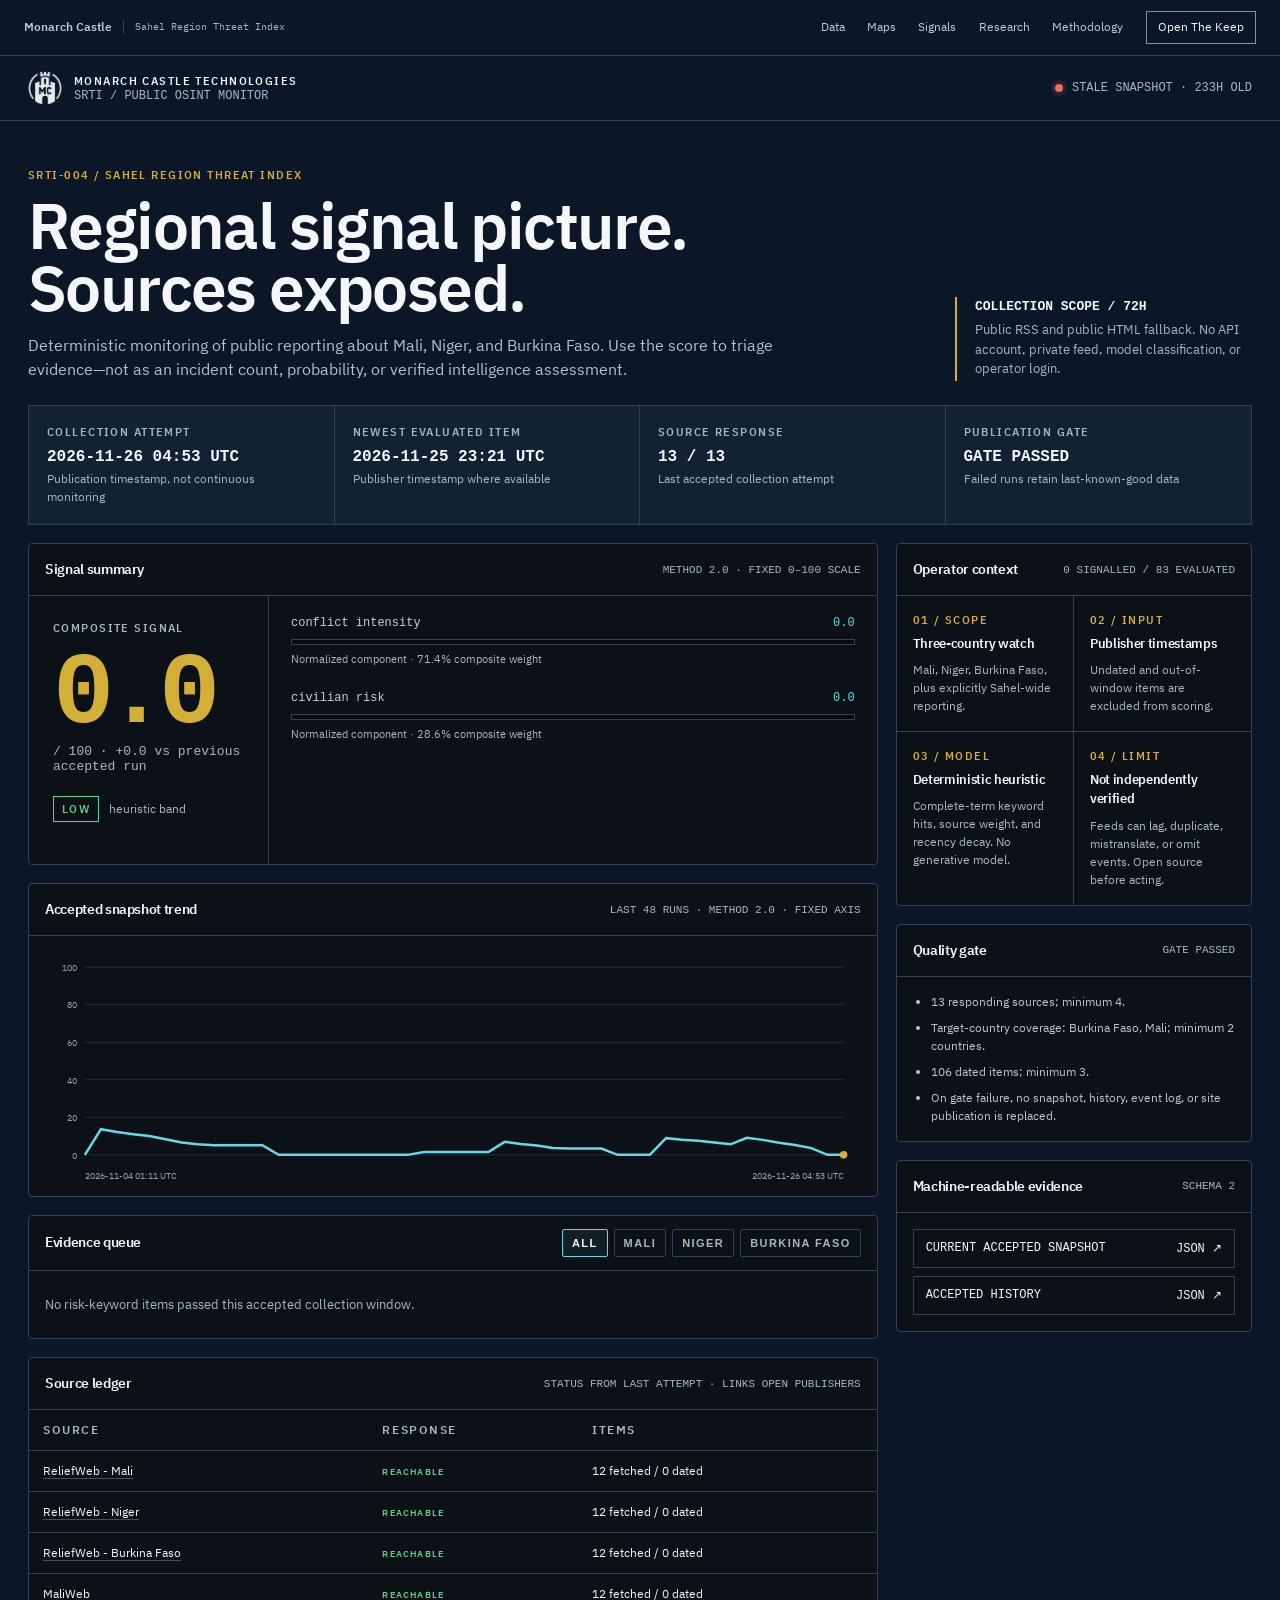
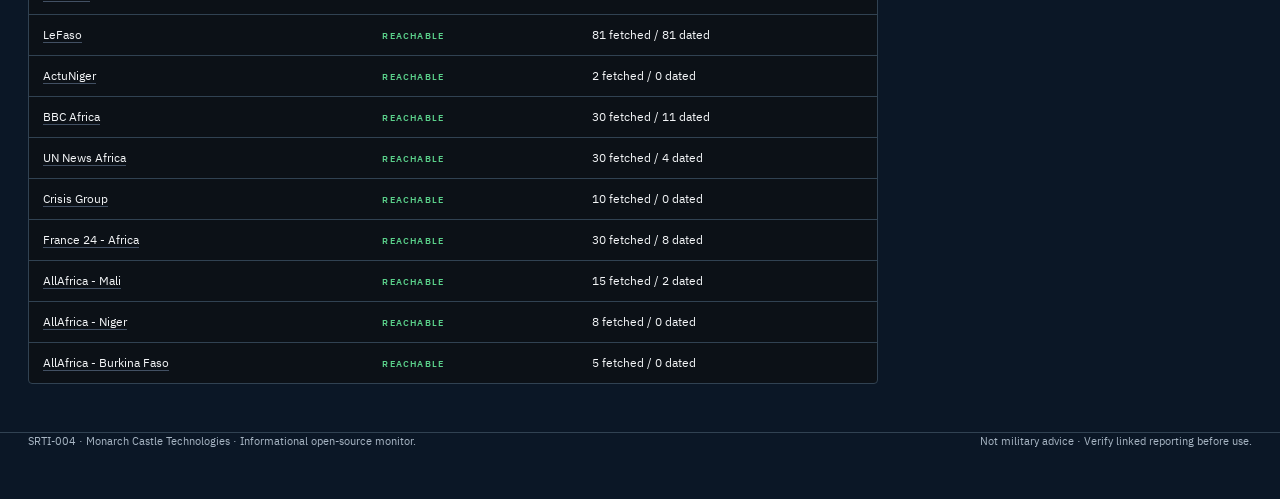
==== commit 079b8c93: "Update accepted SRTI snapshot" ====
--- a/index.html
+++ b/index.html
@@ -23,9 +23,9 @@
                     <div class="brand-product">SRTI / PUBLIC OSINT MONITOR</div>
                 </div>
             </div>
-            <div class="snapshot-state" data-collected-at="2026-11-25T22:23:08.165064+00:00" data-state="recent">
+            <div class="snapshot-state" data-collected-at="2026-11-26T04:53:59.594756+00:00" data-state="recent">
                 <span class="snapshot-dot" aria-hidden="true"></span>
-                <span data-snapshot-label>SNAPSHOT · 2026-11-25 22:23 UTC</span>
+                <span data-snapshot-label>SNAPSHOT · 2026-11-26 04:53 UTC</span>
             </div>
         </div>
     </header>
@@ -46,17 +46,17 @@
         <section class="status-strip" aria-label="Snapshot status">
             <div class="status-cell">
                 <div class="metric-label">Collection attempt</div>
-                <div class="status-value">2026-11-25 22:23 UTC</div>
+                <div class="status-value">2026-11-26 04:53 UTC</div>
                 <div class="status-sub">Publication timestamp, not continuous monitoring</div>
             </div>
             <div class="status-cell">
                 <div class="metric-label">Newest evaluated item</div>
-                <div class="status-value">2026-11-25 21:01 UTC</div>
+                <div class="status-value">2026-11-25 23:21 UTC</div>
                 <div class="status-sub">Publisher timestamp where available</div>
             </div>
             <div class="status-cell">
                 <div class="metric-label">Source response</div>
-                <div class="status-value">10 / 13</div>
+                <div class="status-value">13 / 13</div>
                 <div class="status-sub">Last accepted collection attempt</div>
             </div>
             <div class="status-cell">
@@ -77,7 +77,7 @@
                         <div class="score-block">
                             <div class="metric-label">Composite signal</div>
                             <div class="score-number">0.0</div>
-                            <div class="score-scale">/ 100 · -3.6 vs previous accepted run</div>
+                            <div class="score-scale">/ 100 · +0.0 vs previous accepted run</div>
                             <div class="risk-row">
                                 <span class="status-chip">LOW</span>
                                 <span class="risk-help">heuristic band</span>
@@ -113,12 +113,12 @@
                     <div class="trend-wrap">
     <svg viewBox="0 0 860 250" role="img" aria-labelledby="trend-title trend-desc">
         <title id="trend-title">Accepted SRTI snapshot history</title>
-        <desc id="trend-desc">Fixed zero to one hundred scale, from 2026-11-03 20:53 UTC to 2026-11-25 22:23 UTC.</desc>
+        <desc id="trend-desc">Fixed zero to one hundred scale, from 2026-11-04 01:11 UTC to 2026-11-26 04:53 UTC.</desc>
         <line x1="42" y1="216.0" x2="842" y2="216.0" stroke="#26303d" stroke-width="1" /><text x="34" y="220.0" text-anchor="end" fill="#95a1af" font-size="10">0</text><line x1="42" y1="176.4" x2="842" y2="176.4" stroke="#26303d" stroke-width="1" /><text x="34" y="180.4" text-anchor="end" fill="#95a1af" font-size="10">20</text><line x1="42" y1="136.8" x2="842" y2="136.8" stroke="#26303d" stroke-width="1" /><text x="34" y="140.8" text-anchor="end" fill="#95a1af" font-size="10">40</text><line x1="42" y1="97.2" x2="842" y2="97.2" stroke="#26303d" stroke-width="1" /><text x="34" y="101.2" text-anchor="end" fill="#95a1af" font-size="10">60</text><line x1="42" y1="57.6" x2="842" y2="57.6" stroke="#26303d" stroke-width="1" /><text x="34" y="61.6" text-anchor="end" fill="#95a1af" font-size="10">80</text><line x1="42" y1="18.0" x2="842" y2="18.0" stroke="#26303d" stroke-width="1" /><text x="34" y="22.0" text-anchor="end" fill="#95a1af" font-size="10">100</text>
-        <polyline points="42.0,216.0 59.0,216.0 76.0,188.9 93.1,192.0 110.1,194.2 127.1,196.2 144.1,199.6 161.1,202.9 178.2,204.9 195.2,205.9 212.2,205.9 229.2,205.9 246.3,205.9 263.3,216.0 280.3,216.0 297.3,216.0 314.3,216.0 331.4,216.0 348.4,216.0 365.4,216.0 382.4,216.0 399.4,216.0 416.5,213.0 433.5,213.0 450.5,213.0 467.5,213.0 484.6,213.0 501.6,202.3 518.6,204.5 535.6,206.1 552.6,208.7 569.7,209.3 586.7,209.3 603.7,209.3 620.7,216.0 637.7,216.0 654.8,216.0 671.8,198.4 688.8,200.0 705.8,201.0 722.9,202.9 739.9,204.9 756.9,198.0 773.9,200.2 790.9,203.3 808.0,205.7 825.0,208.9 842.0,216.0" fill="none" stroke="#66d9e8" stroke-width="2.5" vector-effect="non-scaling-stroke" />
+        <polyline points="42.0,216.0 59.0,188.9 76.0,192.0 93.1,194.2 110.1,196.2 127.1,199.6 144.1,202.9 161.1,204.9 178.2,205.9 195.2,205.9 212.2,205.9 229.2,205.9 246.3,216.0 263.3,216.0 280.3,216.0 297.3,216.0 314.3,216.0 331.4,216.0 348.4,216.0 365.4,216.0 382.4,216.0 399.4,213.0 416.5,213.0 433.5,213.0 450.5,213.0 467.5,213.0 484.6,202.3 501.6,204.5 518.6,206.1 535.6,208.7 552.6,209.3 569.7,209.3 586.7,209.3 603.7,216.0 620.7,216.0 637.7,216.0 654.8,198.4 671.8,200.0 688.8,201.0 705.8,202.9 722.9,204.9 739.9,198.0 756.9,200.2 773.9,203.3 790.9,205.7 808.0,208.9 825.0,216.0 842.0,216.0" fill="none" stroke="#66d9e8" stroke-width="2.5" vector-effect="non-scaling-stroke" />
         <circle cx="842.0" cy="216.0" r="4" fill="#d4af37" />
-        <text x="42" y="241" fill="#95a1af" font-size="10">2026-11-03 20:53 UTC</text>
-        <text x="842" y="241" text-anchor="end" fill="#95a1af" font-size="10">2026-11-25 22:23 UTC</text>
+        <text x="42" y="241" fill="#95a1af" font-size="10">2026-11-04 01:11 UTC</text>
+        <text x="842" y="241" text-anchor="end" fill="#95a1af" font-size="10">2026-11-26 04:53 UTC</text>
     </svg>
     </div>
                 </section>
@@ -147,20 +147,20 @@
                         <tbody>
         <tr>
             <td><a href="https://reliefweb.int/rss?search=country%3AMali" target="_blank" rel="noopener noreferrer">ReliefWeb - Mali</a></td>
-            <td><span class="source-state unreachable">unreachable</span></td>
-            <td>0 fetched / 0 dated</td>
+            <td><span class="source-state ok">reachable</span></td>
+            <td>12 fetched / 0 dated</td>
         </tr>
         
         <tr>
             <td><a href="https://reliefweb.int/rss?search=country%3ANiger" target="_blank" rel="noopener noreferrer">ReliefWeb - Niger</a></td>
-            <td><span class="source-state unreachable">unreachable</span></td>
-            <td>0 fetched / 0 dated</td>
+            <td><span class="source-state ok">reachable</span></td>
+            <td>12 fetched / 0 dated</td>
         </tr>
         
         <tr>
             <td><a href="https://reliefweb.int/rss?search=country%3ABurkina%20Faso" target="_blank" rel="noopener noreferrer">ReliefWeb - Burkina Faso</a></td>
-            <td><span class="source-state unreachable">unreachable</span></td>
-            <td>0 fetched / 0 dated</td>
+            <td><span class="source-state ok">reachable</span></td>
+            <td>12 fetched / 0 dated</td>
         </tr>
         
         <tr>
@@ -172,7 +172,7 @@
         <tr>
             <td><a href="https://lefaso.net/spip.php?page=backend" target="_blank" rel="noopener noreferrer">LeFaso</a></td>
             <td><span class="source-state ok">reachable</span></td>
-            <td>75 fetched / 75 dated</td>
+            <td>81 fetched / 81 dated</td>
         </tr>
         
         <tr>
@@ -202,7 +202,7 @@
         <tr>
             <td><a href="https://www.france24.com/en/africa/rss" target="_blank" rel="noopener noreferrer">France 24 - Africa</a></td>
             <td><span class="source-state ok">reachable</span></td>
-            <td>30 fetched / 7 dated</td>
+            <td>30 fetched / 8 dated</td>
         </tr>
         
         <tr>
@@ -231,7 +231,7 @@
                 <section class="panel">
                     <div class="panel-head">
                         <h2 class="panel-title">Operator context</h2>
-                        <div class="panel-note">0 SIGNALLED / 77 EVALUATED</div>
+                        <div class="panel-note">0 SIGNALLED / 83 EVALUATED</div>
                     </div>
                     <div class="method-grid">
                         <div class="method-card">
@@ -263,9 +263,9 @@
                         <div class="panel-note">GATE PASSED</div>
                     </div>
                     <ul class="gate-list">
-                        <li>10 responding sources; minimum 4.</li>
+                        <li>13 responding sources; minimum 4.</li>
                         <li>Target-country coverage: Burkina Faso, Mali; minimum 2 countries.</li>
-                        <li>99 dated items; minimum 3.</li>
+                        <li>106 dated items; minimum 3.</li>
                         <li>On gate failure, no snapshot, history, event log, or site publication is replaced.</li>
                     </ul>
                 </section>
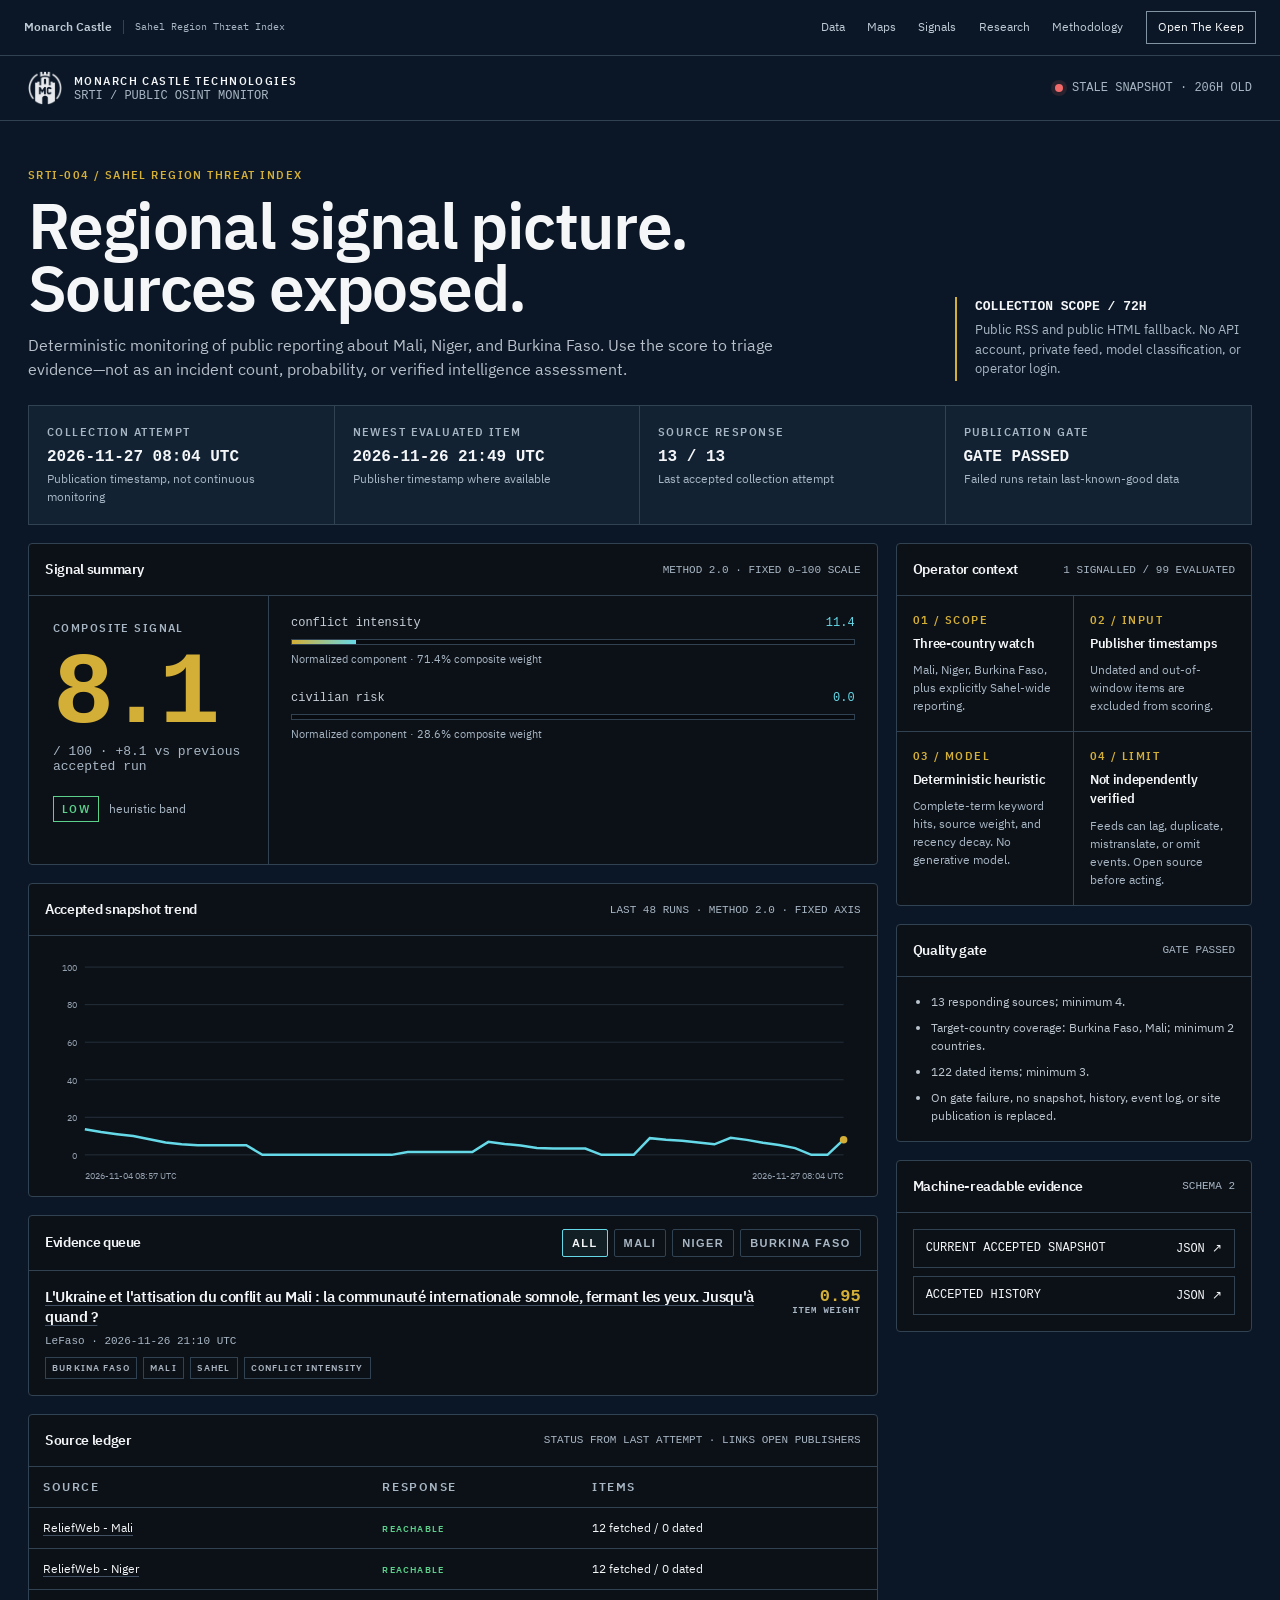
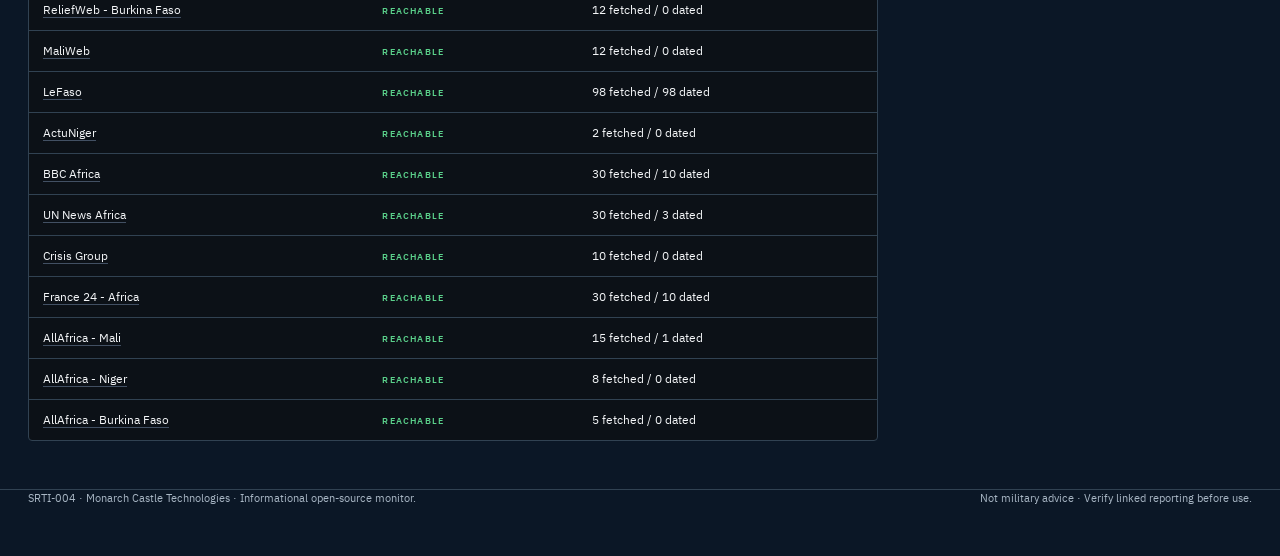
==== commit b1695972: "Update accepted SRTI snapshot" ====
--- a/index.html
+++ b/index.html
@@ -23,9 +23,9 @@
                     <div class="brand-product">SRTI / PUBLIC OSINT MONITOR</div>
                 </div>
             </div>
-            <div class="snapshot-state" data-collected-at="2026-11-26T04:53:59.594756+00:00" data-state="recent">
+            <div class="snapshot-state" data-collected-at="2026-11-27T08:04:58.517383+00:00" data-state="recent">
                 <span class="snapshot-dot" aria-hidden="true"></span>
-                <span data-snapshot-label>SNAPSHOT · 2026-11-26 04:53 UTC</span>
+                <span data-snapshot-label>SNAPSHOT · 2026-11-27 08:04 UTC</span>
             </div>
         </div>
     </header>
@@ -46,12 +46,12 @@
         <section class="status-strip" aria-label="Snapshot status">
             <div class="status-cell">
                 <div class="metric-label">Collection attempt</div>
-                <div class="status-value">2026-11-26 04:53 UTC</div>
+                <div class="status-value">2026-11-27 08:04 UTC</div>
                 <div class="status-sub">Publication timestamp, not continuous monitoring</div>
             </div>
             <div class="status-cell">
                 <div class="metric-label">Newest evaluated item</div>
-                <div class="status-value">2026-11-25 23:21 UTC</div>
+                <div class="status-value">2026-11-26 21:49 UTC</div>
                 <div class="status-sub">Publisher timestamp where available</div>
             </div>
             <div class="status-cell">
@@ -76,8 +76,8 @@
                     <div class="score-layout">
                         <div class="score-block">
                             <div class="metric-label">Composite signal</div>
-                            <div class="score-number">0.0</div>
-                            <div class="score-scale">/ 100 · +0.0 vs previous accepted run</div>
+                            <div class="score-number">8.1</div>
+                            <div class="score-scale">/ 100 · +8.1 vs previous accepted run</div>
                             <div class="risk-row">
                                 <span class="status-chip">LOW</span>
                                 <span class="risk-help">heuristic band</span>
@@ -87,9 +87,9 @@
         <div class="component">
             <div class="component-top">
                 <span class="component-name">conflict intensity</span>
-                <span class="component-value">0.0</span>
-            </div>
-            <progress class="component-progress" max="100" value="0.0">0.0</progress>
+                <span class="component-value">11.4</span>
+            </div>
+            <progress class="component-progress" max="100" value="11.4">11.4</progress>
             <div class="component-meta">Normalized component · 71.4% composite weight</div>
         </div>
         
@@ -113,12 +113,12 @@
                     <div class="trend-wrap">
     <svg viewBox="0 0 860 250" role="img" aria-labelledby="trend-title trend-desc">
         <title id="trend-title">Accepted SRTI snapshot history</title>
-        <desc id="trend-desc">Fixed zero to one hundred scale, from 2026-11-04 01:11 UTC to 2026-11-26 04:53 UTC.</desc>
+        <desc id="trend-desc">Fixed zero to one hundred scale, from 2026-11-04 08:57 UTC to 2026-11-27 08:04 UTC.</desc>
         <line x1="42" y1="216.0" x2="842" y2="216.0" stroke="#26303d" stroke-width="1" /><text x="34" y="220.0" text-anchor="end" fill="#95a1af" font-size="10">0</text><line x1="42" y1="176.4" x2="842" y2="176.4" stroke="#26303d" stroke-width="1" /><text x="34" y="180.4" text-anchor="end" fill="#95a1af" font-size="10">20</text><line x1="42" y1="136.8" x2="842" y2="136.8" stroke="#26303d" stroke-width="1" /><text x="34" y="140.8" text-anchor="end" fill="#95a1af" font-size="10">40</text><line x1="42" y1="97.2" x2="842" y2="97.2" stroke="#26303d" stroke-width="1" /><text x="34" y="101.2" text-anchor="end" fill="#95a1af" font-size="10">60</text><line x1="42" y1="57.6" x2="842" y2="57.6" stroke="#26303d" stroke-width="1" /><text x="34" y="61.6" text-anchor="end" fill="#95a1af" font-size="10">80</text><line x1="42" y1="18.0" x2="842" y2="18.0" stroke="#26303d" stroke-width="1" /><text x="34" y="22.0" text-anchor="end" fill="#95a1af" font-size="10">100</text>
-        <polyline points="42.0,216.0 59.0,188.9 76.0,192.0 93.1,194.2 110.1,196.2 127.1,199.6 144.1,202.9 161.1,204.9 178.2,205.9 195.2,205.9 212.2,205.9 229.2,205.9 246.3,216.0 263.3,216.0 280.3,216.0 297.3,216.0 314.3,216.0 331.4,216.0 348.4,216.0 365.4,216.0 382.4,216.0 399.4,213.0 416.5,213.0 433.5,213.0 450.5,213.0 467.5,213.0 484.6,202.3 501.6,204.5 518.6,206.1 535.6,208.7 552.6,209.3 569.7,209.3 586.7,209.3 603.7,216.0 620.7,216.0 637.7,216.0 654.8,198.4 671.8,200.0 688.8,201.0 705.8,202.9 722.9,204.9 739.9,198.0 756.9,200.2 773.9,203.3 790.9,205.7 808.0,208.9 825.0,216.0 842.0,216.0" fill="none" stroke="#66d9e8" stroke-width="2.5" vector-effect="non-scaling-stroke" />
-        <circle cx="842.0" cy="216.0" r="4" fill="#d4af37" />
-        <text x="42" y="241" fill="#95a1af" font-size="10">2026-11-04 01:11 UTC</text>
-        <text x="842" y="241" text-anchor="end" fill="#95a1af" font-size="10">2026-11-26 04:53 UTC</text>
+        <polyline points="42.0,188.9 59.0,192.0 76.0,194.2 93.1,196.2 110.1,199.6 127.1,202.9 144.1,204.9 161.1,205.9 178.2,205.9 195.2,205.9 212.2,205.9 229.2,216.0 246.3,216.0 263.3,216.0 280.3,216.0 297.3,216.0 314.3,216.0 331.4,216.0 348.4,216.0 365.4,216.0 382.4,213.0 399.4,213.0 416.5,213.0 433.5,213.0 450.5,213.0 467.5,202.3 484.6,204.5 501.6,206.1 518.6,208.7 535.6,209.3 552.6,209.3 569.7,209.3 586.7,216.0 603.7,216.0 620.7,216.0 637.7,198.4 654.8,200.0 671.8,201.0 688.8,202.9 705.8,204.9 722.9,198.0 739.9,200.2 756.9,203.3 773.9,205.7 790.9,208.9 808.0,216.0 825.0,216.0 842.0,200.0" fill="none" stroke="#66d9e8" stroke-width="2.5" vector-effect="non-scaling-stroke" />
+        <circle cx="842.0" cy="200.0" r="4" fill="#d4af37" />
+        <text x="42" y="241" fill="#95a1af" font-size="10">2026-11-04 08:57 UTC</text>
+        <text x="842" y="241" text-anchor="end" fill="#95a1af" font-size="10">2026-11-27 08:04 UTC</text>
     </svg>
     </div>
                 </section>
@@ -133,7 +133,16 @@
                             <button class="filter" type="button" data-filter="burkina_faso" aria-pressed="false">Burkina Faso</button>
                         </div>
                     </div>
-                    <div class="event-list"><div class="empty-state">No risk-keyword items passed this accepted collection window.</div></div>
+                    <div class="event-list">
+        <article class="event" data-regions="burkina_faso mali sahel">
+            <div>
+                <h3 class="event-title"><a href="https://lefaso.net/spip.php?article151090" target="_blank" rel="noopener noreferrer">L&#x27;Ukraine et l&#x27;attisation du conflit au Mali : la communauté internationale somnole, fermant les yeux. Jusqu&#x27;à quand ?</a></h3>
+                <div class="event-meta">LeFaso · 2026-11-26 21:10 UTC</div>
+                <div class="tags"><span class="tag">Burkina Faso</span><span class="tag">Mali</span><span class="tag">Sahel</span><span class="tag">conflict intensity</span></div>
+            </div>
+            <div class="event-score">0.95<span>ITEM WEIGHT</span></div>
+        </article>
+        </div>
                     <div class="empty-state" data-filter-empty hidden>No evidence items match this region in the current snapshot.</div>
                 </section>
 
@@ -172,7 +181,7 @@
         <tr>
             <td><a href="https://lefaso.net/spip.php?page=backend" target="_blank" rel="noopener noreferrer">LeFaso</a></td>
             <td><span class="source-state ok">reachable</span></td>
-            <td>81 fetched / 81 dated</td>
+            <td>98 fetched / 98 dated</td>
         </tr>
         
         <tr>
@@ -184,13 +193,13 @@
         <tr>
             <td><a href="https://feeds.bbci.co.uk/news/world/africa/rss.xml" target="_blank" rel="noopener noreferrer">BBC Africa</a></td>
             <td><span class="source-state ok">reachable</span></td>
-            <td>30 fetched / 11 dated</td>
+            <td>30 fetched / 10 dated</td>
         </tr>
         
         <tr>
             <td><a href="https://news.un.org/feed/subscribe/en/news/region/africa/feed/rss.xml" target="_blank" rel="noopener noreferrer">UN News Africa</a></td>
             <td><span class="source-state ok">reachable</span></td>
-            <td>30 fetched / 4 dated</td>
+            <td>30 fetched / 3 dated</td>
         </tr>
         
         <tr>
@@ -202,13 +211,13 @@
         <tr>
             <td><a href="https://www.france24.com/en/africa/rss" target="_blank" rel="noopener noreferrer">France 24 - Africa</a></td>
             <td><span class="source-state ok">reachable</span></td>
-            <td>30 fetched / 8 dated</td>
+            <td>30 fetched / 10 dated</td>
         </tr>
         
         <tr>
             <td><a href="https://allafrica.com/tools/headlines/rdf/mali/headlines.rdf" target="_blank" rel="noopener noreferrer">AllAfrica - Mali</a></td>
             <td><span class="source-state ok">reachable</span></td>
-            <td>15 fetched / 2 dated</td>
+            <td>15 fetched / 1 dated</td>
         </tr>
         
         <tr>
@@ -231,7 +240,7 @@
                 <section class="panel">
                     <div class="panel-head">
                         <h2 class="panel-title">Operator context</h2>
-                        <div class="panel-note">0 SIGNALLED / 83 EVALUATED</div>
+                        <div class="panel-note">1 SIGNALLED / 99 EVALUATED</div>
                     </div>
                     <div class="method-grid">
                         <div class="method-card">
@@ -265,7 +274,7 @@
                     <ul class="gate-list">
                         <li>13 responding sources; minimum 4.</li>
                         <li>Target-country coverage: Burkina Faso, Mali; minimum 2 countries.</li>
-                        <li>106 dated items; minimum 3.</li>
+                        <li>122 dated items; minimum 3.</li>
                         <li>On gate failure, no snapshot, history, event log, or site publication is replaced.</li>
                     </ul>
                 </section>
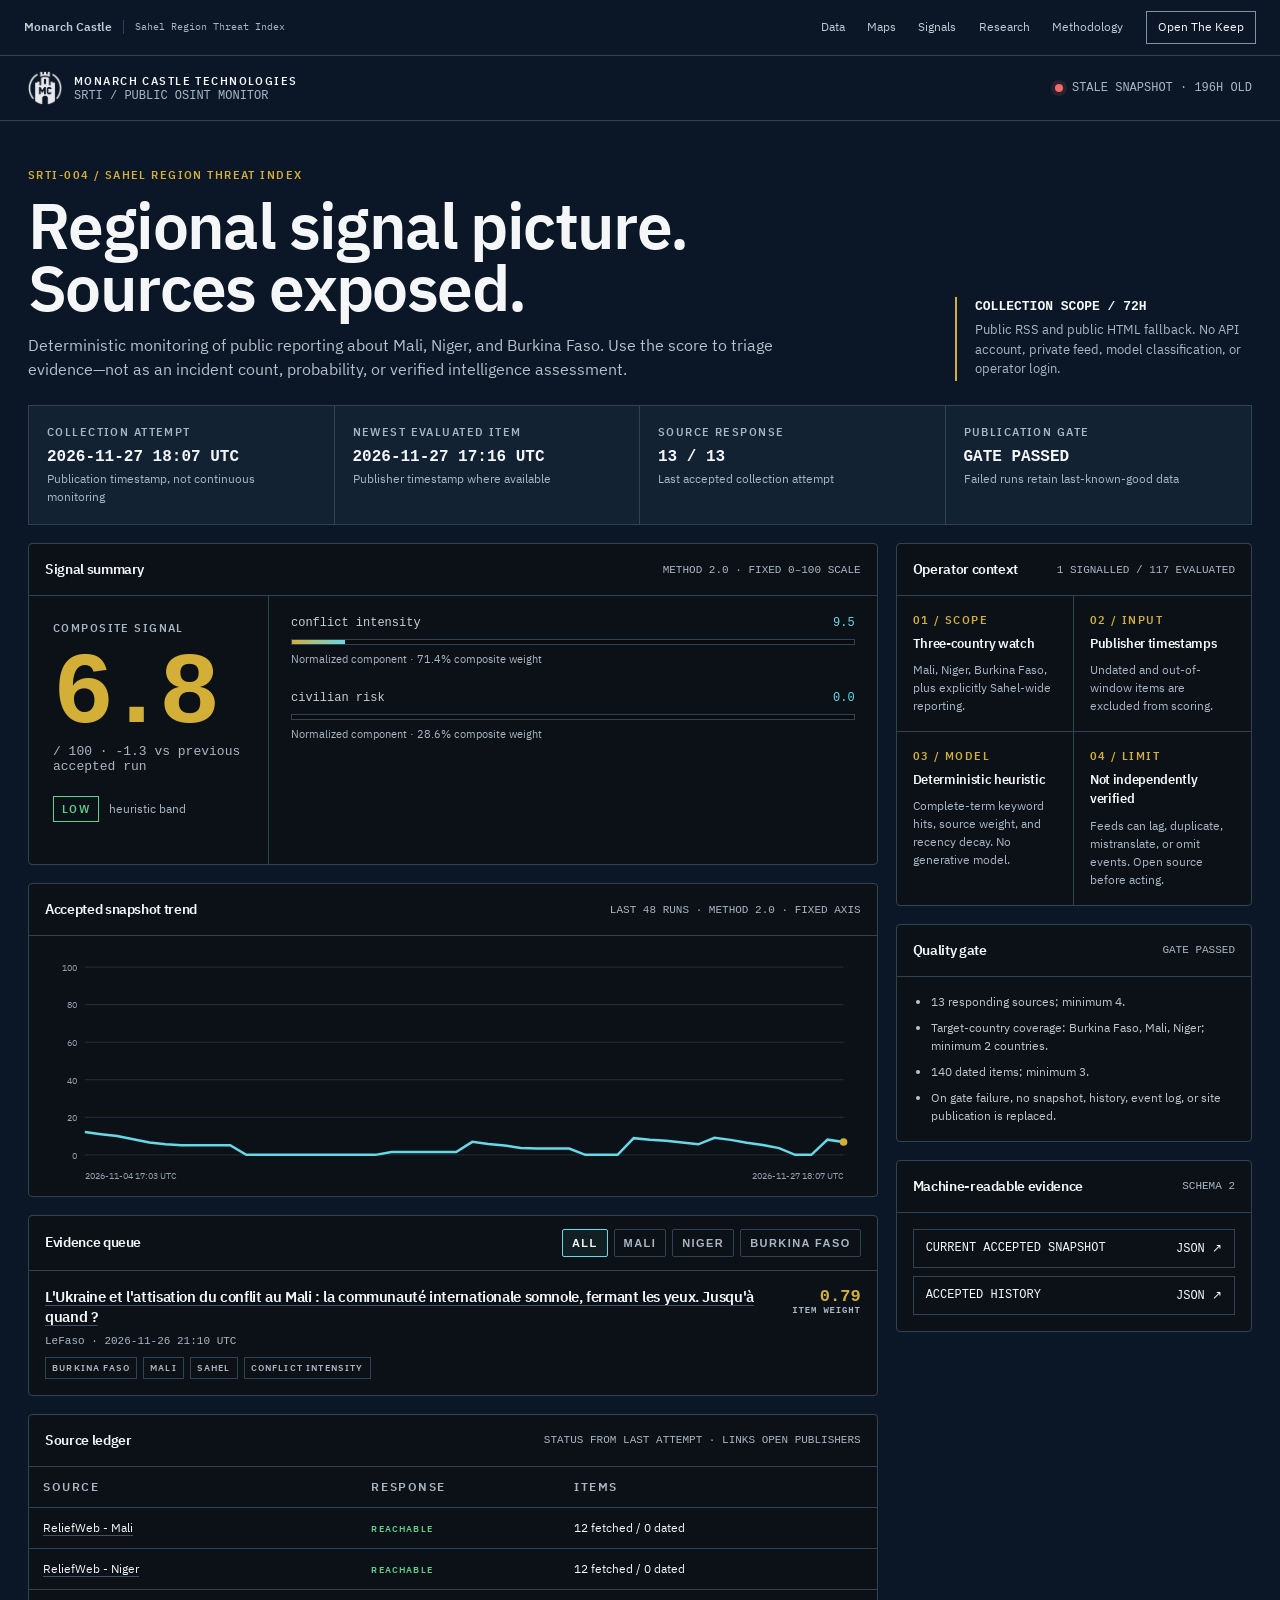
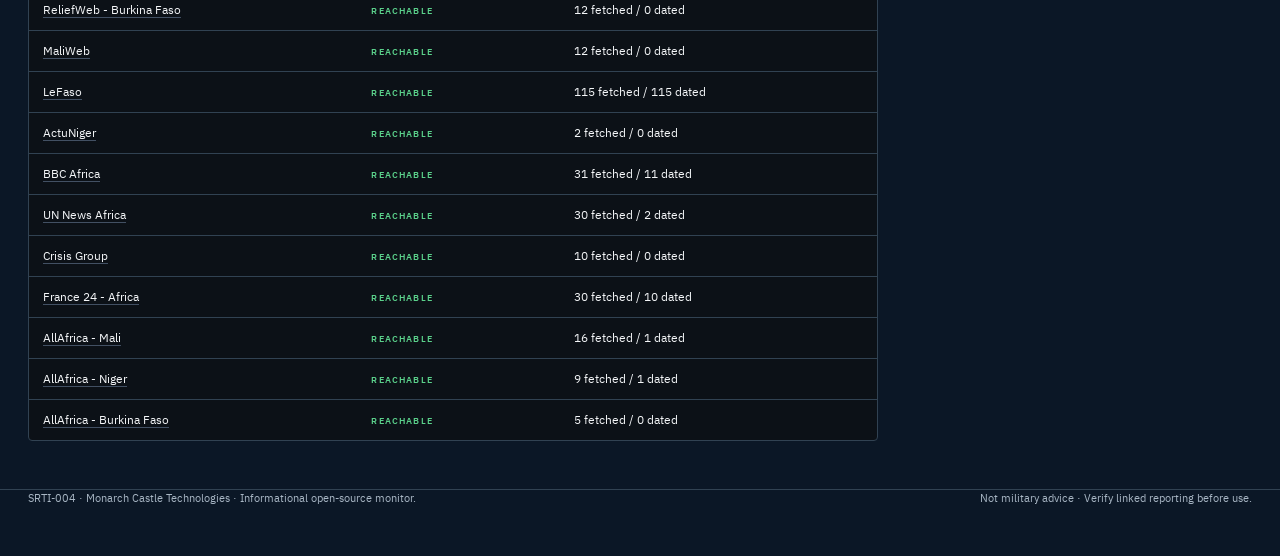
==== commit 9282e7f6: "Update accepted SRTI snapshot" ====
--- a/index.html
+++ b/index.html
@@ -23,9 +23,9 @@
                     <div class="brand-product">SRTI / PUBLIC OSINT MONITOR</div>
                 </div>
             </div>
-            <div class="snapshot-state" data-collected-at="2026-11-27T08:04:58.517383+00:00" data-state="recent">
+            <div class="snapshot-state" data-collected-at="2026-11-27T18:07:01.951338+00:00" data-state="recent">
                 <span class="snapshot-dot" aria-hidden="true"></span>
-                <span data-snapshot-label>SNAPSHOT · 2026-11-27 08:04 UTC</span>
+                <span data-snapshot-label>SNAPSHOT · 2026-11-27 18:07 UTC</span>
             </div>
         </div>
     </header>
@@ -46,12 +46,12 @@
         <section class="status-strip" aria-label="Snapshot status">
             <div class="status-cell">
                 <div class="metric-label">Collection attempt</div>
-                <div class="status-value">2026-11-27 08:04 UTC</div>
+                <div class="status-value">2026-11-27 18:07 UTC</div>
                 <div class="status-sub">Publication timestamp, not continuous monitoring</div>
             </div>
             <div class="status-cell">
                 <div class="metric-label">Newest evaluated item</div>
-                <div class="status-value">2026-11-26 21:49 UTC</div>
+                <div class="status-value">2026-11-27 17:16 UTC</div>
                 <div class="status-sub">Publisher timestamp where available</div>
             </div>
             <div class="status-cell">
@@ -76,8 +76,8 @@
                     <div class="score-layout">
                         <div class="score-block">
                             <div class="metric-label">Composite signal</div>
-                            <div class="score-number">8.1</div>
-                            <div class="score-scale">/ 100 · +8.1 vs previous accepted run</div>
+                            <div class="score-number">6.8</div>
+                            <div class="score-scale">/ 100 · -1.3 vs previous accepted run</div>
                             <div class="risk-row">
                                 <span class="status-chip">LOW</span>
                                 <span class="risk-help">heuristic band</span>
@@ -87,9 +87,9 @@
         <div class="component">
             <div class="component-top">
                 <span class="component-name">conflict intensity</span>
-                <span class="component-value">11.4</span>
-            </div>
-            <progress class="component-progress" max="100" value="11.4">11.4</progress>
+                <span class="component-value">9.5</span>
+            </div>
+            <progress class="component-progress" max="100" value="9.5">9.5</progress>
             <div class="component-meta">Normalized component · 71.4% composite weight</div>
         </div>
         
@@ -113,12 +113,12 @@
                     <div class="trend-wrap">
     <svg viewBox="0 0 860 250" role="img" aria-labelledby="trend-title trend-desc">
         <title id="trend-title">Accepted SRTI snapshot history</title>
-        <desc id="trend-desc">Fixed zero to one hundred scale, from 2026-11-04 08:57 UTC to 2026-11-27 08:04 UTC.</desc>
+        <desc id="trend-desc">Fixed zero to one hundred scale, from 2026-11-04 17:03 UTC to 2026-11-27 18:07 UTC.</desc>
         <line x1="42" y1="216.0" x2="842" y2="216.0" stroke="#26303d" stroke-width="1" /><text x="34" y="220.0" text-anchor="end" fill="#95a1af" font-size="10">0</text><line x1="42" y1="176.4" x2="842" y2="176.4" stroke="#26303d" stroke-width="1" /><text x="34" y="180.4" text-anchor="end" fill="#95a1af" font-size="10">20</text><line x1="42" y1="136.8" x2="842" y2="136.8" stroke="#26303d" stroke-width="1" /><text x="34" y="140.8" text-anchor="end" fill="#95a1af" font-size="10">40</text><line x1="42" y1="97.2" x2="842" y2="97.2" stroke="#26303d" stroke-width="1" /><text x="34" y="101.2" text-anchor="end" fill="#95a1af" font-size="10">60</text><line x1="42" y1="57.6" x2="842" y2="57.6" stroke="#26303d" stroke-width="1" /><text x="34" y="61.6" text-anchor="end" fill="#95a1af" font-size="10">80</text><line x1="42" y1="18.0" x2="842" y2="18.0" stroke="#26303d" stroke-width="1" /><text x="34" y="22.0" text-anchor="end" fill="#95a1af" font-size="10">100</text>
-        <polyline points="42.0,188.9 59.0,192.0 76.0,194.2 93.1,196.2 110.1,199.6 127.1,202.9 144.1,204.9 161.1,205.9 178.2,205.9 195.2,205.9 212.2,205.9 229.2,216.0 246.3,216.0 263.3,216.0 280.3,216.0 297.3,216.0 314.3,216.0 331.4,216.0 348.4,216.0 365.4,216.0 382.4,213.0 399.4,213.0 416.5,213.0 433.5,213.0 450.5,213.0 467.5,202.3 484.6,204.5 501.6,206.1 518.6,208.7 535.6,209.3 552.6,209.3 569.7,209.3 586.7,216.0 603.7,216.0 620.7,216.0 637.7,198.4 654.8,200.0 671.8,201.0 688.8,202.9 705.8,204.9 722.9,198.0 739.9,200.2 756.9,203.3 773.9,205.7 790.9,208.9 808.0,216.0 825.0,216.0 842.0,200.0" fill="none" stroke="#66d9e8" stroke-width="2.5" vector-effect="non-scaling-stroke" />
-        <circle cx="842.0" cy="200.0" r="4" fill="#d4af37" />
-        <text x="42" y="241" fill="#95a1af" font-size="10">2026-11-04 08:57 UTC</text>
-        <text x="842" y="241" text-anchor="end" fill="#95a1af" font-size="10">2026-11-27 08:04 UTC</text>
+        <polyline points="42.0,192.0 59.0,194.2 76.0,196.2 93.1,199.6 110.1,202.9 127.1,204.9 144.1,205.9 161.1,205.9 178.2,205.9 195.2,205.9 212.2,216.0 229.2,216.0 246.3,216.0 263.3,216.0 280.3,216.0 297.3,216.0 314.3,216.0 331.4,216.0 348.4,216.0 365.4,213.0 382.4,213.0 399.4,213.0 416.5,213.0 433.5,213.0 450.5,202.3 467.5,204.5 484.6,206.1 501.6,208.7 518.6,209.3 535.6,209.3 552.6,209.3 569.7,216.0 586.7,216.0 603.7,216.0 620.7,198.4 637.7,200.0 654.8,201.0 671.8,202.9 688.8,204.9 705.8,198.0 722.9,200.2 739.9,203.3 756.9,205.7 773.9,208.9 790.9,216.0 808.0,216.0 825.0,200.0 842.0,202.5" fill="none" stroke="#66d9e8" stroke-width="2.5" vector-effect="non-scaling-stroke" />
+        <circle cx="842.0" cy="202.5" r="4" fill="#d4af37" />
+        <text x="42" y="241" fill="#95a1af" font-size="10">2026-11-04 17:03 UTC</text>
+        <text x="842" y="241" text-anchor="end" fill="#95a1af" font-size="10">2026-11-27 18:07 UTC</text>
     </svg>
     </div>
                 </section>
@@ -140,7 +140,7 @@
                 <div class="event-meta">LeFaso · 2026-11-26 21:10 UTC</div>
                 <div class="tags"><span class="tag">Burkina Faso</span><span class="tag">Mali</span><span class="tag">Sahel</span><span class="tag">conflict intensity</span></div>
             </div>
-            <div class="event-score">0.95<span>ITEM WEIGHT</span></div>
+            <div class="event-score">0.79<span>ITEM WEIGHT</span></div>
         </article>
         </div>
                     <div class="empty-state" data-filter-empty hidden>No evidence items match this region in the current snapshot.</div>
@@ -181,7 +181,7 @@
         <tr>
             <td><a href="https://lefaso.net/spip.php?page=backend" target="_blank" rel="noopener noreferrer">LeFaso</a></td>
             <td><span class="source-state ok">reachable</span></td>
-            <td>98 fetched / 98 dated</td>
+            <td>115 fetched / 115 dated</td>
         </tr>
         
         <tr>
@@ -193,37 +193,37 @@
         <tr>
             <td><a href="https://feeds.bbci.co.uk/news/world/africa/rss.xml" target="_blank" rel="noopener noreferrer">BBC Africa</a></td>
             <td><span class="source-state ok">reachable</span></td>
+            <td>31 fetched / 11 dated</td>
+        </tr>
+        
+        <tr>
+            <td><a href="https://news.un.org/feed/subscribe/en/news/region/africa/feed/rss.xml" target="_blank" rel="noopener noreferrer">UN News Africa</a></td>
+            <td><span class="source-state ok">reachable</span></td>
+            <td>30 fetched / 2 dated</td>
+        </tr>
+        
+        <tr>
+            <td><a href="https://www.crisisgroup.org/rss.xml" target="_blank" rel="noopener noreferrer">Crisis Group</a></td>
+            <td><span class="source-state ok">reachable</span></td>
+            <td>10 fetched / 0 dated</td>
+        </tr>
+        
+        <tr>
+            <td><a href="https://www.france24.com/en/africa/rss" target="_blank" rel="noopener noreferrer">France 24 - Africa</a></td>
+            <td><span class="source-state ok">reachable</span></td>
             <td>30 fetched / 10 dated</td>
         </tr>
         
         <tr>
-            <td><a href="https://news.un.org/feed/subscribe/en/news/region/africa/feed/rss.xml" target="_blank" rel="noopener noreferrer">UN News Africa</a></td>
-            <td><span class="source-state ok">reachable</span></td>
-            <td>30 fetched / 3 dated</td>
-        </tr>
-        
-        <tr>
-            <td><a href="https://www.crisisgroup.org/rss.xml" target="_blank" rel="noopener noreferrer">Crisis Group</a></td>
-            <td><span class="source-state ok">reachable</span></td>
-            <td>10 fetched / 0 dated</td>
-        </tr>
-        
-        <tr>
-            <td><a href="https://www.france24.com/en/africa/rss" target="_blank" rel="noopener noreferrer">France 24 - Africa</a></td>
-            <td><span class="source-state ok">reachable</span></td>
-            <td>30 fetched / 10 dated</td>
-        </tr>
-        
-        <tr>
             <td><a href="https://allafrica.com/tools/headlines/rdf/mali/headlines.rdf" target="_blank" rel="noopener noreferrer">AllAfrica - Mali</a></td>
             <td><span class="source-state ok">reachable</span></td>
-            <td>15 fetched / 1 dated</td>
+            <td>16 fetched / 1 dated</td>
         </tr>
         
         <tr>
             <td><a href="https://allafrica.com/tools/headlines/rdf/niger/headlines.rdf" target="_blank" rel="noopener noreferrer">AllAfrica - Niger</a></td>
             <td><span class="source-state ok">reachable</span></td>
-            <td>8 fetched / 0 dated</td>
+            <td>9 fetched / 1 dated</td>
         </tr>
         
         <tr>
@@ -240,7 +240,7 @@
                 <section class="panel">
                     <div class="panel-head">
                         <h2 class="panel-title">Operator context</h2>
-                        <div class="panel-note">1 SIGNALLED / 99 EVALUATED</div>
+                        <div class="panel-note">1 SIGNALLED / 117 EVALUATED</div>
                     </div>
                     <div class="method-grid">
                         <div class="method-card">
@@ -273,8 +273,8 @@
                     </div>
                     <ul class="gate-list">
                         <li>13 responding sources; minimum 4.</li>
-                        <li>Target-country coverage: Burkina Faso, Mali; minimum 2 countries.</li>
-                        <li>122 dated items; minimum 3.</li>
+                        <li>Target-country coverage: Burkina Faso, Mali, Niger; minimum 2 countries.</li>
+                        <li>140 dated items; minimum 3.</li>
                         <li>On gate failure, no snapshot, history, event log, or site publication is replaced.</li>
                     </ul>
                 </section>
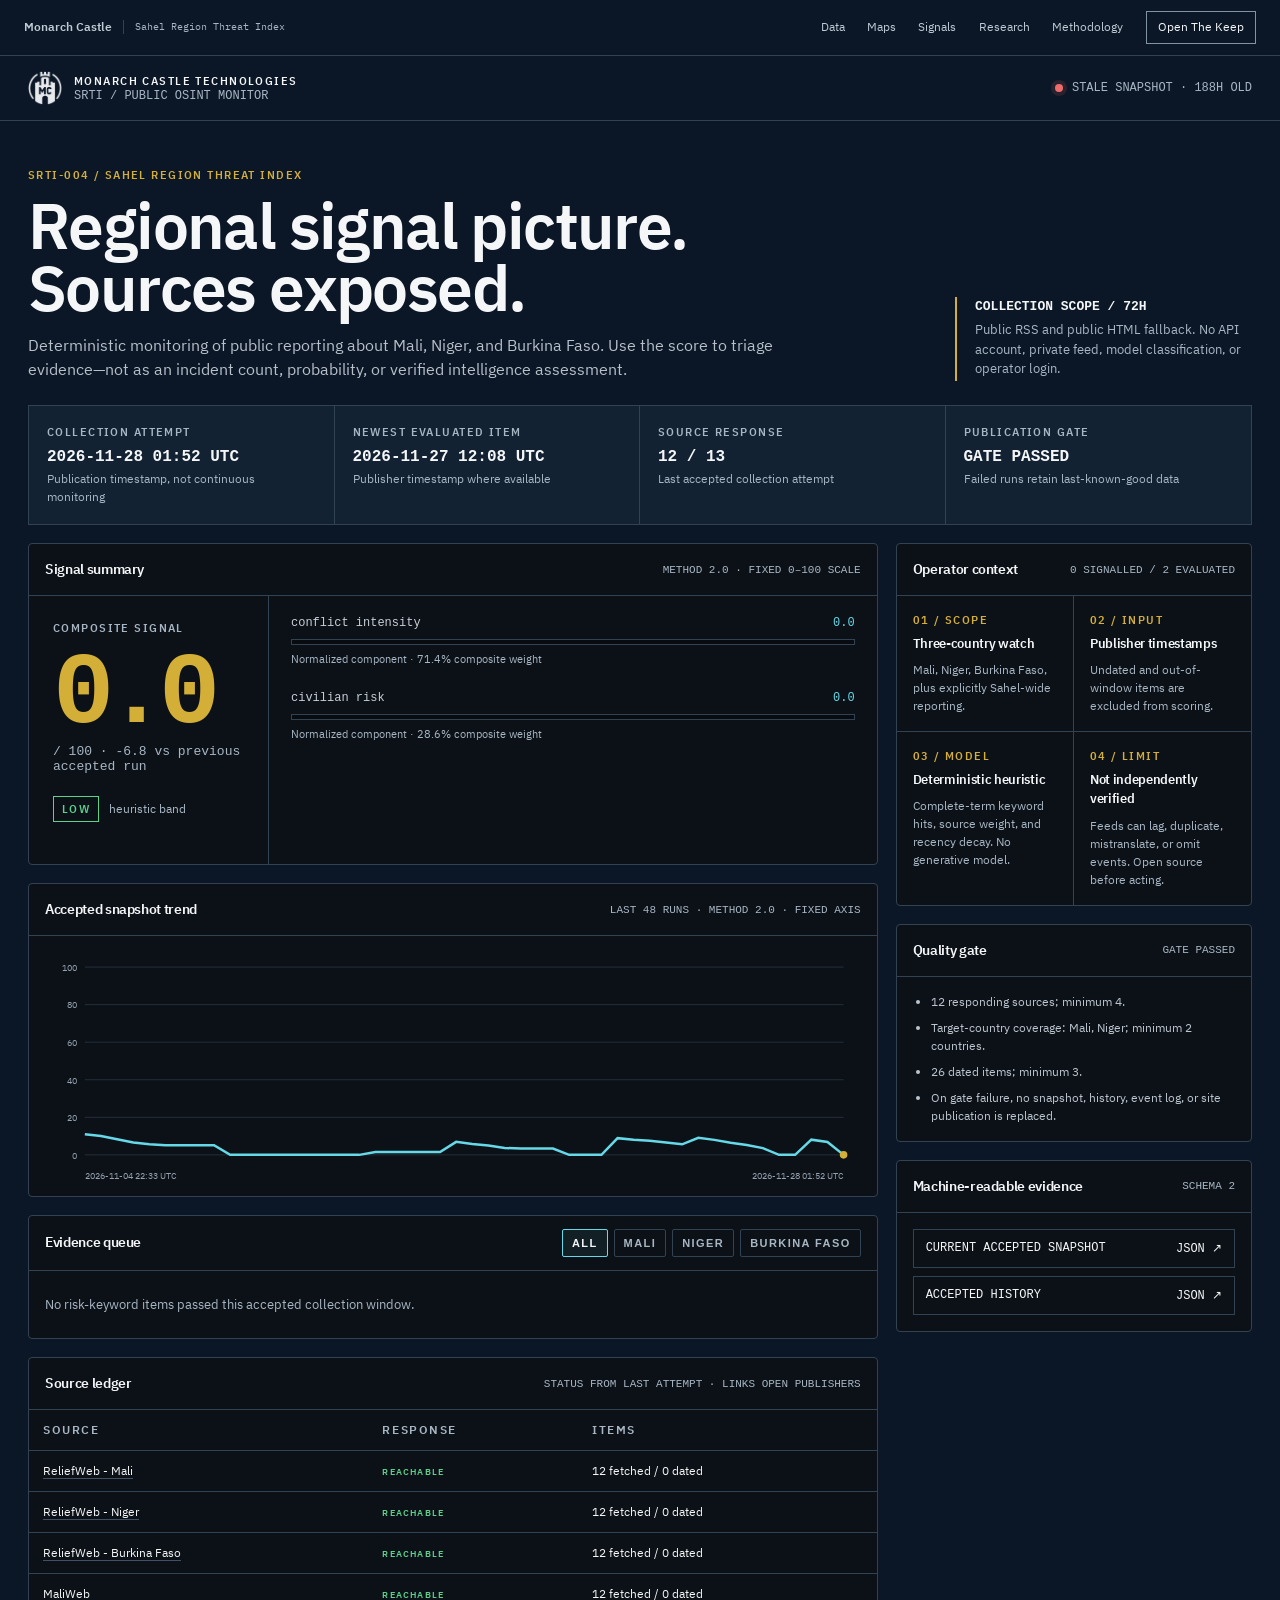
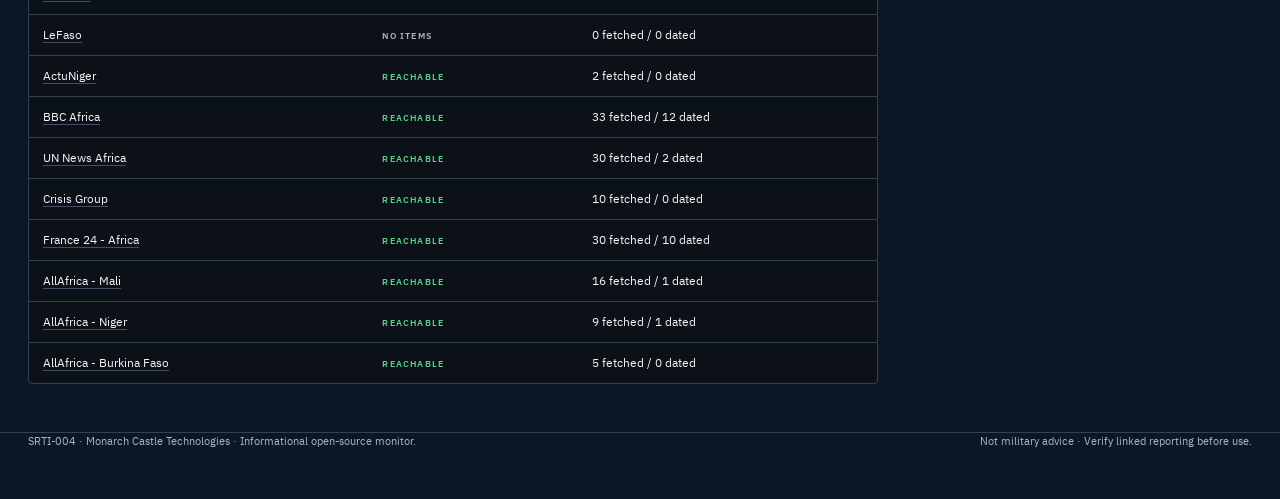
==== commit ba676584: "Update accepted SRTI snapshot" ====
--- a/index.html
+++ b/index.html
@@ -23,9 +23,9 @@
                     <div class="brand-product">SRTI / PUBLIC OSINT MONITOR</div>
                 </div>
             </div>
-            <div class="snapshot-state" data-collected-at="2026-11-27T18:07:01.951338+00:00" data-state="recent">
+            <div class="snapshot-state" data-collected-at="2026-11-28T01:52:00.001032+00:00" data-state="recent">
                 <span class="snapshot-dot" aria-hidden="true"></span>
-                <span data-snapshot-label>SNAPSHOT · 2026-11-27 18:07 UTC</span>
+                <span data-snapshot-label>SNAPSHOT · 2026-11-28 01:52 UTC</span>
             </div>
         </div>
     </header>
@@ -46,17 +46,17 @@
         <section class="status-strip" aria-label="Snapshot status">
             <div class="status-cell">
                 <div class="metric-label">Collection attempt</div>
-                <div class="status-value">2026-11-27 18:07 UTC</div>
+                <div class="status-value">2026-11-28 01:52 UTC</div>
                 <div class="status-sub">Publication timestamp, not continuous monitoring</div>
             </div>
             <div class="status-cell">
                 <div class="metric-label">Newest evaluated item</div>
-                <div class="status-value">2026-11-27 17:16 UTC</div>
+                <div class="status-value">2026-11-27 12:08 UTC</div>
                 <div class="status-sub">Publisher timestamp where available</div>
             </div>
             <div class="status-cell">
                 <div class="metric-label">Source response</div>
-                <div class="status-value">13 / 13</div>
+                <div class="status-value">12 / 13</div>
                 <div class="status-sub">Last accepted collection attempt</div>
             </div>
             <div class="status-cell">
@@ -76,8 +76,8 @@
                     <div class="score-layout">
                         <div class="score-block">
                             <div class="metric-label">Composite signal</div>
-                            <div class="score-number">6.8</div>
-                            <div class="score-scale">/ 100 · -1.3 vs previous accepted run</div>
+                            <div class="score-number">0.0</div>
+                            <div class="score-scale">/ 100 · -6.8 vs previous accepted run</div>
                             <div class="risk-row">
                                 <span class="status-chip">LOW</span>
                                 <span class="risk-help">heuristic band</span>
@@ -87,9 +87,9 @@
         <div class="component">
             <div class="component-top">
                 <span class="component-name">conflict intensity</span>
-                <span class="component-value">9.5</span>
-            </div>
-            <progress class="component-progress" max="100" value="9.5">9.5</progress>
+                <span class="component-value">0.0</span>
+            </div>
+            <progress class="component-progress" max="100" value="0.0">0.0</progress>
             <div class="component-meta">Normalized component · 71.4% composite weight</div>
         </div>
         
@@ -113,12 +113,12 @@
                     <div class="trend-wrap">
     <svg viewBox="0 0 860 250" role="img" aria-labelledby="trend-title trend-desc">
         <title id="trend-title">Accepted SRTI snapshot history</title>
-        <desc id="trend-desc">Fixed zero to one hundred scale, from 2026-11-04 17:03 UTC to 2026-11-27 18:07 UTC.</desc>
+        <desc id="trend-desc">Fixed zero to one hundred scale, from 2026-11-04 22:33 UTC to 2026-11-28 01:52 UTC.</desc>
         <line x1="42" y1="216.0" x2="842" y2="216.0" stroke="#26303d" stroke-width="1" /><text x="34" y="220.0" text-anchor="end" fill="#95a1af" font-size="10">0</text><line x1="42" y1="176.4" x2="842" y2="176.4" stroke="#26303d" stroke-width="1" /><text x="34" y="180.4" text-anchor="end" fill="#95a1af" font-size="10">20</text><line x1="42" y1="136.8" x2="842" y2="136.8" stroke="#26303d" stroke-width="1" /><text x="34" y="140.8" text-anchor="end" fill="#95a1af" font-size="10">40</text><line x1="42" y1="97.2" x2="842" y2="97.2" stroke="#26303d" stroke-width="1" /><text x="34" y="101.2" text-anchor="end" fill="#95a1af" font-size="10">60</text><line x1="42" y1="57.6" x2="842" y2="57.6" stroke="#26303d" stroke-width="1" /><text x="34" y="61.6" text-anchor="end" fill="#95a1af" font-size="10">80</text><line x1="42" y1="18.0" x2="842" y2="18.0" stroke="#26303d" stroke-width="1" /><text x="34" y="22.0" text-anchor="end" fill="#95a1af" font-size="10">100</text>
-        <polyline points="42.0,192.0 59.0,194.2 76.0,196.2 93.1,199.6 110.1,202.9 127.1,204.9 144.1,205.9 161.1,205.9 178.2,205.9 195.2,205.9 212.2,216.0 229.2,216.0 246.3,216.0 263.3,216.0 280.3,216.0 297.3,216.0 314.3,216.0 331.4,216.0 348.4,216.0 365.4,213.0 382.4,213.0 399.4,213.0 416.5,213.0 433.5,213.0 450.5,202.3 467.5,204.5 484.6,206.1 501.6,208.7 518.6,209.3 535.6,209.3 552.6,209.3 569.7,216.0 586.7,216.0 603.7,216.0 620.7,198.4 637.7,200.0 654.8,201.0 671.8,202.9 688.8,204.9 705.8,198.0 722.9,200.2 739.9,203.3 756.9,205.7 773.9,208.9 790.9,216.0 808.0,216.0 825.0,200.0 842.0,202.5" fill="none" stroke="#66d9e8" stroke-width="2.5" vector-effect="non-scaling-stroke" />
-        <circle cx="842.0" cy="202.5" r="4" fill="#d4af37" />
-        <text x="42" y="241" fill="#95a1af" font-size="10">2026-11-04 17:03 UTC</text>
-        <text x="842" y="241" text-anchor="end" fill="#95a1af" font-size="10">2026-11-27 18:07 UTC</text>
+        <polyline points="42.0,194.2 59.0,196.2 76.0,199.6 93.1,202.9 110.1,204.9 127.1,205.9 144.1,205.9 161.1,205.9 178.2,205.9 195.2,216.0 212.2,216.0 229.2,216.0 246.3,216.0 263.3,216.0 280.3,216.0 297.3,216.0 314.3,216.0 331.4,216.0 348.4,213.0 365.4,213.0 382.4,213.0 399.4,213.0 416.5,213.0 433.5,202.3 450.5,204.5 467.5,206.1 484.6,208.7 501.6,209.3 518.6,209.3 535.6,209.3 552.6,216.0 569.7,216.0 586.7,216.0 603.7,198.4 620.7,200.0 637.7,201.0 654.8,202.9 671.8,204.9 688.8,198.0 705.8,200.2 722.9,203.3 739.9,205.7 756.9,208.9 773.9,216.0 790.9,216.0 808.0,200.0 825.0,202.5 842.0,216.0" fill="none" stroke="#66d9e8" stroke-width="2.5" vector-effect="non-scaling-stroke" />
+        <circle cx="842.0" cy="216.0" r="4" fill="#d4af37" />
+        <text x="42" y="241" fill="#95a1af" font-size="10">2026-11-04 22:33 UTC</text>
+        <text x="842" y="241" text-anchor="end" fill="#95a1af" font-size="10">2026-11-28 01:52 UTC</text>
     </svg>
     </div>
                 </section>
@@ -133,16 +133,7 @@
                             <button class="filter" type="button" data-filter="burkina_faso" aria-pressed="false">Burkina Faso</button>
                         </div>
                     </div>
-                    <div class="event-list">
-        <article class="event" data-regions="burkina_faso mali sahel">
-            <div>
-                <h3 class="event-title"><a href="https://lefaso.net/spip.php?article151090" target="_blank" rel="noopener noreferrer">L&#x27;Ukraine et l&#x27;attisation du conflit au Mali : la communauté internationale somnole, fermant les yeux. Jusqu&#x27;à quand ?</a></h3>
-                <div class="event-meta">LeFaso · 2026-11-26 21:10 UTC</div>
-                <div class="tags"><span class="tag">Burkina Faso</span><span class="tag">Mali</span><span class="tag">Sahel</span><span class="tag">conflict intensity</span></div>
-            </div>
-            <div class="event-score">0.79<span>ITEM WEIGHT</span></div>
-        </article>
-        </div>
+                    <div class="event-list"><div class="empty-state">No risk-keyword items passed this accepted collection window.</div></div>
                     <div class="empty-state" data-filter-empty hidden>No evidence items match this region in the current snapshot.</div>
                 </section>
 
@@ -180,8 +171,8 @@
         
         <tr>
             <td><a href="https://lefaso.net/spip.php?page=backend" target="_blank" rel="noopener noreferrer">LeFaso</a></td>
-            <td><span class="source-state ok">reachable</span></td>
-            <td>115 fetched / 115 dated</td>
+            <td><span class="source-state empty">no items</span></td>
+            <td>0 fetched / 0 dated</td>
         </tr>
         
         <tr>
@@ -193,7 +184,7 @@
         <tr>
             <td><a href="https://feeds.bbci.co.uk/news/world/africa/rss.xml" target="_blank" rel="noopener noreferrer">BBC Africa</a></td>
             <td><span class="source-state ok">reachable</span></td>
-            <td>31 fetched / 11 dated</td>
+            <td>33 fetched / 12 dated</td>
         </tr>
         
         <tr>
@@ -240,7 +231,7 @@
                 <section class="panel">
                     <div class="panel-head">
                         <h2 class="panel-title">Operator context</h2>
-                        <div class="panel-note">1 SIGNALLED / 117 EVALUATED</div>
+                        <div class="panel-note">0 SIGNALLED / 2 EVALUATED</div>
                     </div>
                     <div class="method-grid">
                         <div class="method-card">
@@ -272,9 +263,9 @@
                         <div class="panel-note">GATE PASSED</div>
                     </div>
                     <ul class="gate-list">
-                        <li>13 responding sources; minimum 4.</li>
-                        <li>Target-country coverage: Burkina Faso, Mali, Niger; minimum 2 countries.</li>
-                        <li>140 dated items; minimum 3.</li>
+                        <li>12 responding sources; minimum 4.</li>
+                        <li>Target-country coverage: Mali, Niger; minimum 2 countries.</li>
+                        <li>26 dated items; minimum 3.</li>
                         <li>On gate failure, no snapshot, history, event log, or site publication is replaced.</li>
                     </ul>
                 </section>
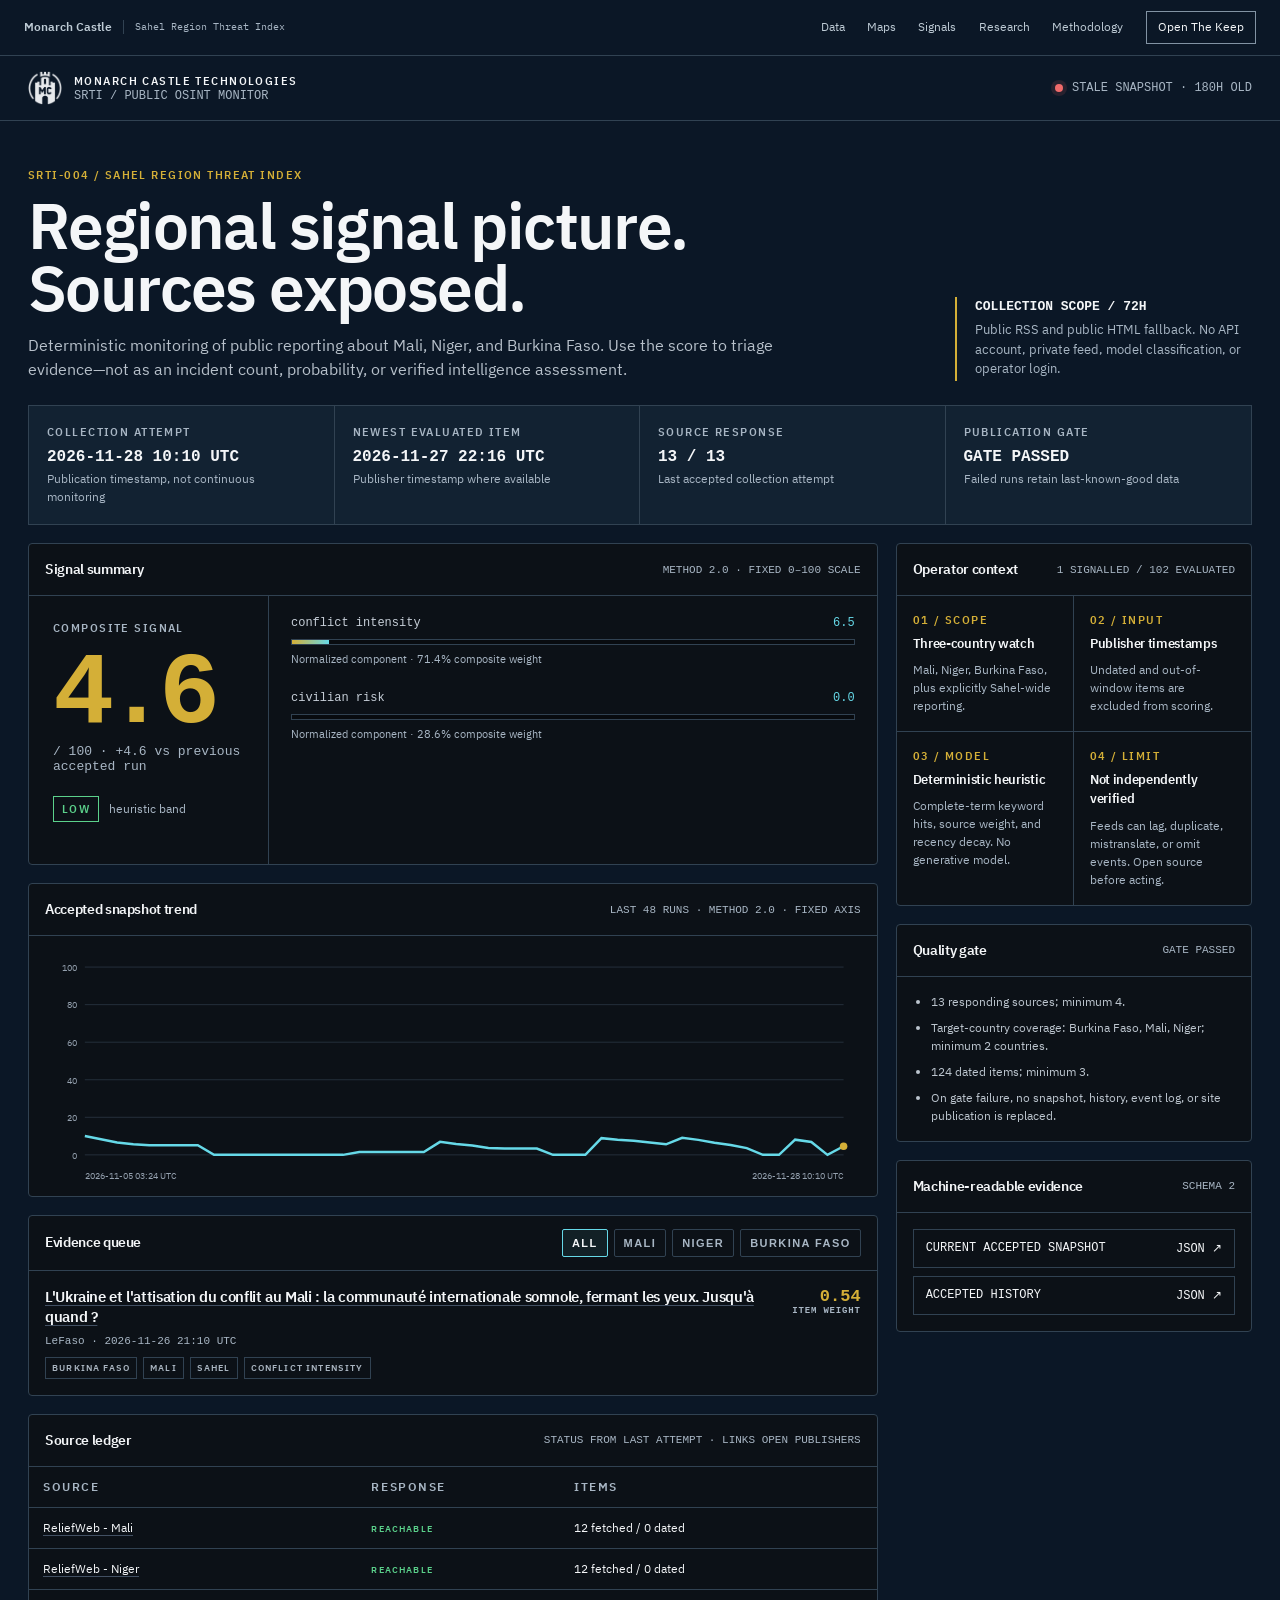
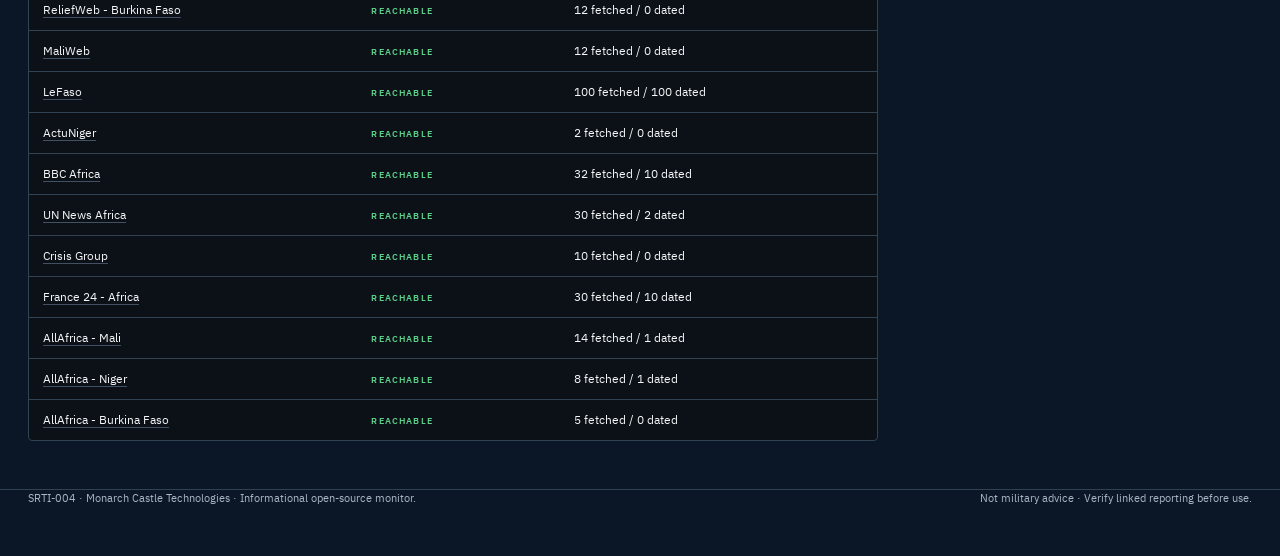
==== commit e5e020e9: "Update accepted SRTI snapshot" ====
--- a/index.html
+++ b/index.html
@@ -23,9 +23,9 @@
                     <div class="brand-product">SRTI / PUBLIC OSINT MONITOR</div>
                 </div>
             </div>
-            <div class="snapshot-state" data-collected-at="2026-11-28T01:52:00.001032+00:00" data-state="recent">
+            <div class="snapshot-state" data-collected-at="2026-11-28T10:10:18.470517+00:00" data-state="recent">
                 <span class="snapshot-dot" aria-hidden="true"></span>
-                <span data-snapshot-label>SNAPSHOT · 2026-11-28 01:52 UTC</span>
+                <span data-snapshot-label>SNAPSHOT · 2026-11-28 10:10 UTC</span>
             </div>
         </div>
     </header>
@@ -46,17 +46,17 @@
         <section class="status-strip" aria-label="Snapshot status">
             <div class="status-cell">
                 <div class="metric-label">Collection attempt</div>
-                <div class="status-value">2026-11-28 01:52 UTC</div>
+                <div class="status-value">2026-11-28 10:10 UTC</div>
                 <div class="status-sub">Publication timestamp, not continuous monitoring</div>
             </div>
             <div class="status-cell">
                 <div class="metric-label">Newest evaluated item</div>
-                <div class="status-value">2026-11-27 12:08 UTC</div>
+                <div class="status-value">2026-11-27 22:16 UTC</div>
                 <div class="status-sub">Publisher timestamp where available</div>
             </div>
             <div class="status-cell">
                 <div class="metric-label">Source response</div>
-                <div class="status-value">12 / 13</div>
+                <div class="status-value">13 / 13</div>
                 <div class="status-sub">Last accepted collection attempt</div>
             </div>
             <div class="status-cell">
@@ -76,8 +76,8 @@
                     <div class="score-layout">
                         <div class="score-block">
                             <div class="metric-label">Composite signal</div>
-                            <div class="score-number">0.0</div>
-                            <div class="score-scale">/ 100 · -6.8 vs previous accepted run</div>
+                            <div class="score-number">4.6</div>
+                            <div class="score-scale">/ 100 · +4.6 vs previous accepted run</div>
                             <div class="risk-row">
                                 <span class="status-chip">LOW</span>
                                 <span class="risk-help">heuristic band</span>
@@ -87,9 +87,9 @@
         <div class="component">
             <div class="component-top">
                 <span class="component-name">conflict intensity</span>
-                <span class="component-value">0.0</span>
-            </div>
-            <progress class="component-progress" max="100" value="0.0">0.0</progress>
+                <span class="component-value">6.5</span>
+            </div>
+            <progress class="component-progress" max="100" value="6.5">6.5</progress>
             <div class="component-meta">Normalized component · 71.4% composite weight</div>
         </div>
         
@@ -113,12 +113,12 @@
                     <div class="trend-wrap">
     <svg viewBox="0 0 860 250" role="img" aria-labelledby="trend-title trend-desc">
         <title id="trend-title">Accepted SRTI snapshot history</title>
-        <desc id="trend-desc">Fixed zero to one hundred scale, from 2026-11-04 22:33 UTC to 2026-11-28 01:52 UTC.</desc>
+        <desc id="trend-desc">Fixed zero to one hundred scale, from 2026-11-05 03:24 UTC to 2026-11-28 10:10 UTC.</desc>
         <line x1="42" y1="216.0" x2="842" y2="216.0" stroke="#26303d" stroke-width="1" /><text x="34" y="220.0" text-anchor="end" fill="#95a1af" font-size="10">0</text><line x1="42" y1="176.4" x2="842" y2="176.4" stroke="#26303d" stroke-width="1" /><text x="34" y="180.4" text-anchor="end" fill="#95a1af" font-size="10">20</text><line x1="42" y1="136.8" x2="842" y2="136.8" stroke="#26303d" stroke-width="1" /><text x="34" y="140.8" text-anchor="end" fill="#95a1af" font-size="10">40</text><line x1="42" y1="97.2" x2="842" y2="97.2" stroke="#26303d" stroke-width="1" /><text x="34" y="101.2" text-anchor="end" fill="#95a1af" font-size="10">60</text><line x1="42" y1="57.6" x2="842" y2="57.6" stroke="#26303d" stroke-width="1" /><text x="34" y="61.6" text-anchor="end" fill="#95a1af" font-size="10">80</text><line x1="42" y1="18.0" x2="842" y2="18.0" stroke="#26303d" stroke-width="1" /><text x="34" y="22.0" text-anchor="end" fill="#95a1af" font-size="10">100</text>
-        <polyline points="42.0,194.2 59.0,196.2 76.0,199.6 93.1,202.9 110.1,204.9 127.1,205.9 144.1,205.9 161.1,205.9 178.2,205.9 195.2,216.0 212.2,216.0 229.2,216.0 246.3,216.0 263.3,216.0 280.3,216.0 297.3,216.0 314.3,216.0 331.4,216.0 348.4,213.0 365.4,213.0 382.4,213.0 399.4,213.0 416.5,213.0 433.5,202.3 450.5,204.5 467.5,206.1 484.6,208.7 501.6,209.3 518.6,209.3 535.6,209.3 552.6,216.0 569.7,216.0 586.7,216.0 603.7,198.4 620.7,200.0 637.7,201.0 654.8,202.9 671.8,204.9 688.8,198.0 705.8,200.2 722.9,203.3 739.9,205.7 756.9,208.9 773.9,216.0 790.9,216.0 808.0,200.0 825.0,202.5 842.0,216.0" fill="none" stroke="#66d9e8" stroke-width="2.5" vector-effect="non-scaling-stroke" />
-        <circle cx="842.0" cy="216.0" r="4" fill="#d4af37" />
-        <text x="42" y="241" fill="#95a1af" font-size="10">2026-11-04 22:33 UTC</text>
-        <text x="842" y="241" text-anchor="end" fill="#95a1af" font-size="10">2026-11-28 01:52 UTC</text>
+        <polyline points="42.0,196.2 59.0,199.6 76.0,202.9 93.1,204.9 110.1,205.9 127.1,205.9 144.1,205.9 161.1,205.9 178.2,216.0 195.2,216.0 212.2,216.0 229.2,216.0 246.3,216.0 263.3,216.0 280.3,216.0 297.3,216.0 314.3,216.0 331.4,213.0 348.4,213.0 365.4,213.0 382.4,213.0 399.4,213.0 416.5,202.3 433.5,204.5 450.5,206.1 467.5,208.7 484.6,209.3 501.6,209.3 518.6,209.3 535.6,216.0 552.6,216.0 569.7,216.0 586.7,198.4 603.7,200.0 620.7,201.0 637.7,202.9 654.8,204.9 671.8,198.0 688.8,200.2 705.8,203.3 722.9,205.7 739.9,208.9 756.9,216.0 773.9,216.0 790.9,200.0 808.0,202.5 825.0,216.0 842.0,206.9" fill="none" stroke="#66d9e8" stroke-width="2.5" vector-effect="non-scaling-stroke" />
+        <circle cx="842.0" cy="206.9" r="4" fill="#d4af37" />
+        <text x="42" y="241" fill="#95a1af" font-size="10">2026-11-05 03:24 UTC</text>
+        <text x="842" y="241" text-anchor="end" fill="#95a1af" font-size="10">2026-11-28 10:10 UTC</text>
     </svg>
     </div>
                 </section>
@@ -133,7 +133,16 @@
                             <button class="filter" type="button" data-filter="burkina_faso" aria-pressed="false">Burkina Faso</button>
                         </div>
                     </div>
-                    <div class="event-list"><div class="empty-state">No risk-keyword items passed this accepted collection window.</div></div>
+                    <div class="event-list">
+        <article class="event" data-regions="burkina_faso mali sahel">
+            <div>
+                <h3 class="event-title"><a href="https://lefaso.net/spip.php?article151090" target="_blank" rel="noopener noreferrer">L&#x27;Ukraine et l&#x27;attisation du conflit au Mali : la communauté internationale somnole, fermant les yeux. Jusqu&#x27;à quand ?</a></h3>
+                <div class="event-meta">LeFaso · 2026-11-26 21:10 UTC</div>
+                <div class="tags"><span class="tag">Burkina Faso</span><span class="tag">Mali</span><span class="tag">Sahel</span><span class="tag">conflict intensity</span></div>
+            </div>
+            <div class="event-score">0.54<span>ITEM WEIGHT</span></div>
+        </article>
+        </div>
                     <div class="empty-state" data-filter-empty hidden>No evidence items match this region in the current snapshot.</div>
                 </section>
 
@@ -171,8 +180,8 @@
         
         <tr>
             <td><a href="https://lefaso.net/spip.php?page=backend" target="_blank" rel="noopener noreferrer">LeFaso</a></td>
-            <td><span class="source-state empty">no items</span></td>
-            <td>0 fetched / 0 dated</td>
+            <td><span class="source-state ok">reachable</span></td>
+            <td>100 fetched / 100 dated</td>
         </tr>
         
         <tr>
@@ -184,7 +193,7 @@
         <tr>
             <td><a href="https://feeds.bbci.co.uk/news/world/africa/rss.xml" target="_blank" rel="noopener noreferrer">BBC Africa</a></td>
             <td><span class="source-state ok">reachable</span></td>
-            <td>33 fetched / 12 dated</td>
+            <td>32 fetched / 10 dated</td>
         </tr>
         
         <tr>
@@ -208,13 +217,13 @@
         <tr>
             <td><a href="https://allafrica.com/tools/headlines/rdf/mali/headlines.rdf" target="_blank" rel="noopener noreferrer">AllAfrica - Mali</a></td>
             <td><span class="source-state ok">reachable</span></td>
-            <td>16 fetched / 1 dated</td>
+            <td>14 fetched / 1 dated</td>
         </tr>
         
         <tr>
             <td><a href="https://allafrica.com/tools/headlines/rdf/niger/headlines.rdf" target="_blank" rel="noopener noreferrer">AllAfrica - Niger</a></td>
             <td><span class="source-state ok">reachable</span></td>
-            <td>9 fetched / 1 dated</td>
+            <td>8 fetched / 1 dated</td>
         </tr>
         
         <tr>
@@ -231,7 +240,7 @@
                 <section class="panel">
                     <div class="panel-head">
                         <h2 class="panel-title">Operator context</h2>
-                        <div class="panel-note">0 SIGNALLED / 2 EVALUATED</div>
+                        <div class="panel-note">1 SIGNALLED / 102 EVALUATED</div>
                     </div>
                     <div class="method-grid">
                         <div class="method-card">
@@ -263,9 +272,9 @@
                         <div class="panel-note">GATE PASSED</div>
                     </div>
                     <ul class="gate-list">
-                        <li>12 responding sources; minimum 4.</li>
-                        <li>Target-country coverage: Mali, Niger; minimum 2 countries.</li>
-                        <li>26 dated items; minimum 3.</li>
+                        <li>13 responding sources; minimum 4.</li>
+                        <li>Target-country coverage: Burkina Faso, Mali, Niger; minimum 2 countries.</li>
+                        <li>124 dated items; minimum 3.</li>
                         <li>On gate failure, no snapshot, history, event log, or site publication is replaced.</li>
                     </ul>
                 </section>
